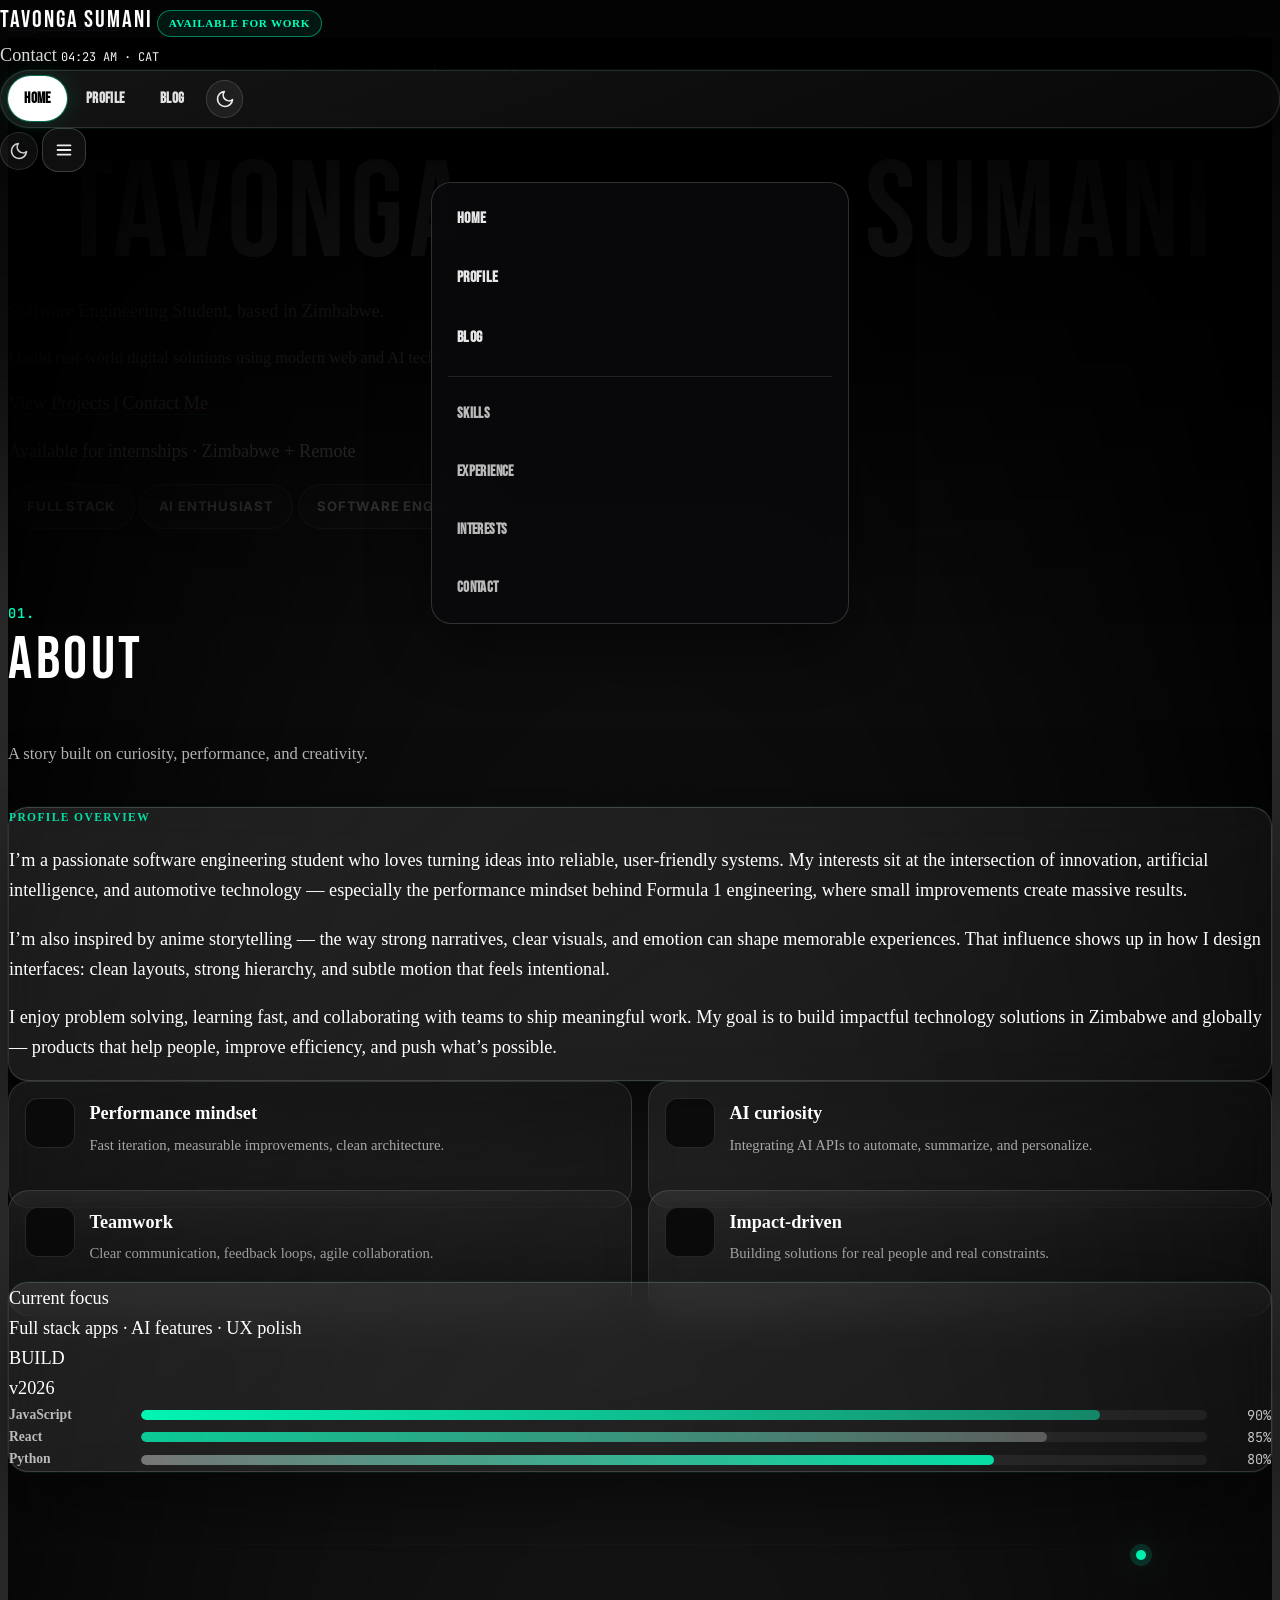
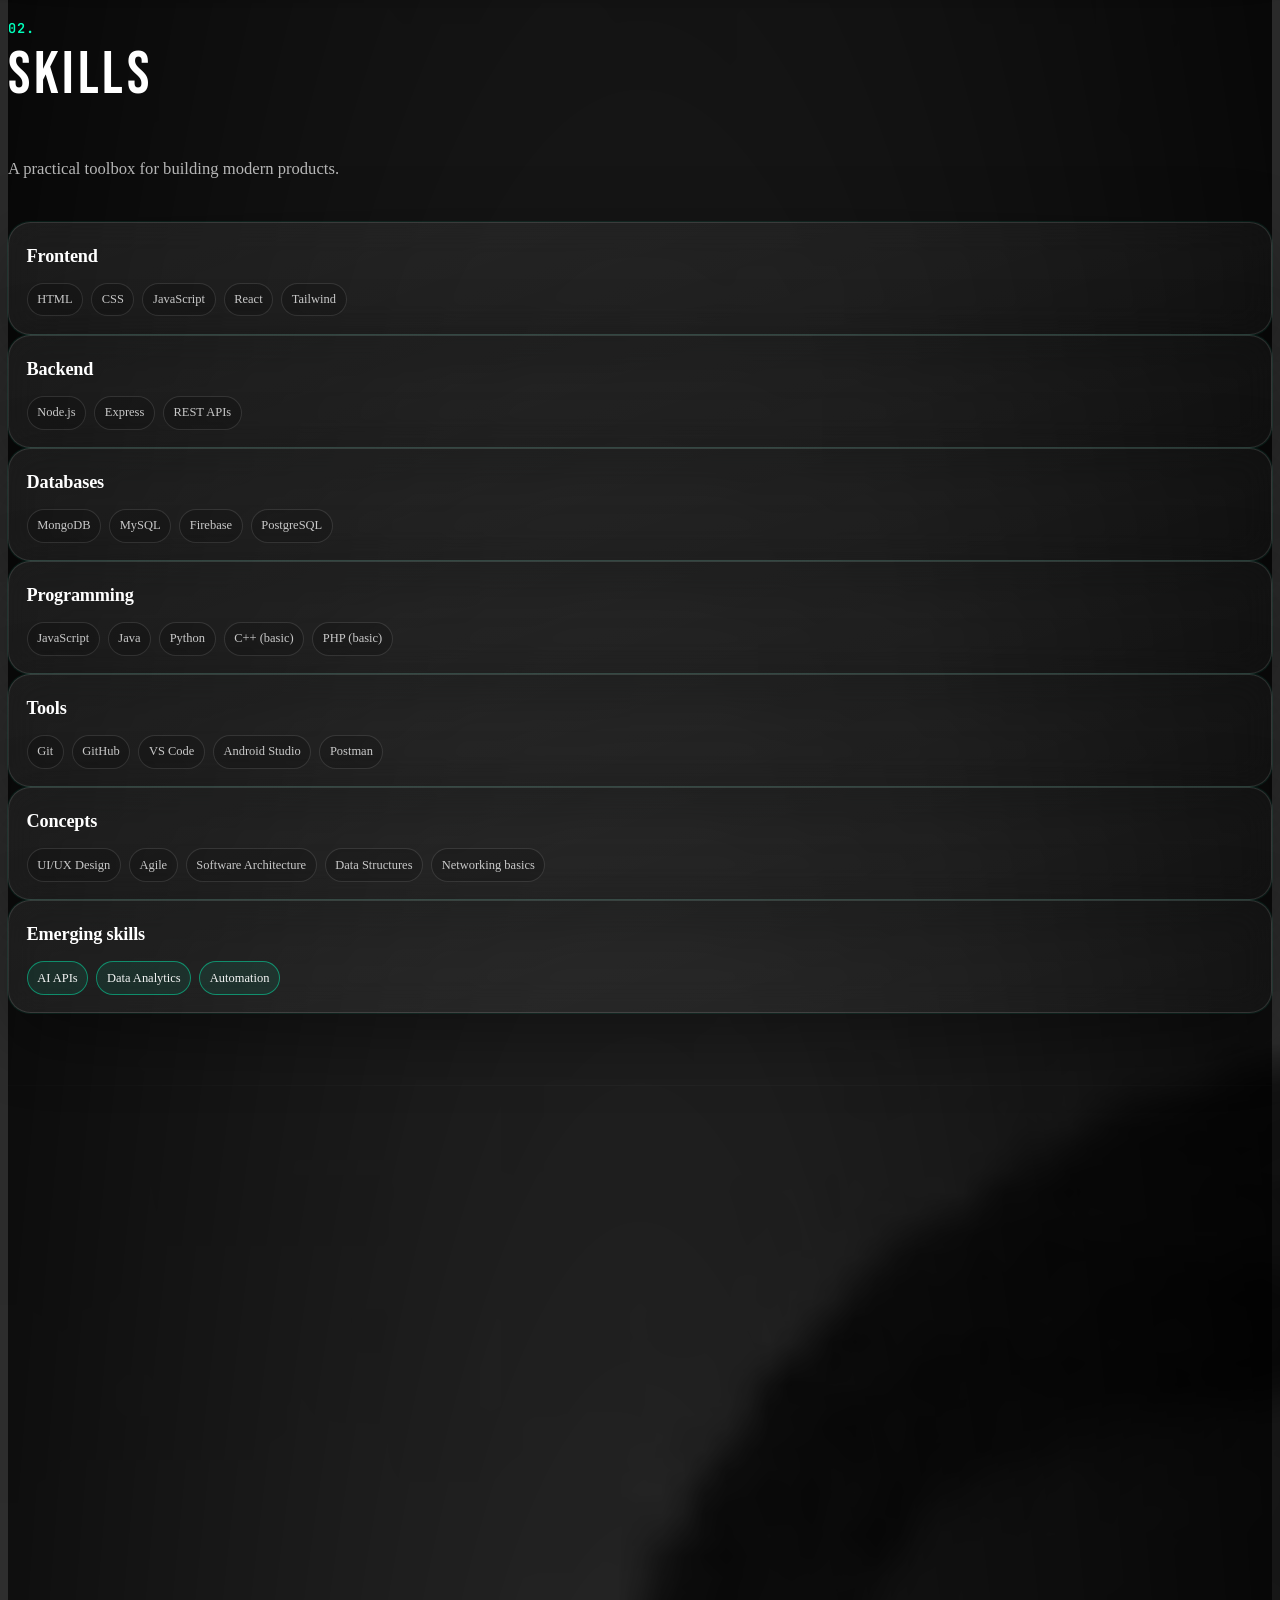
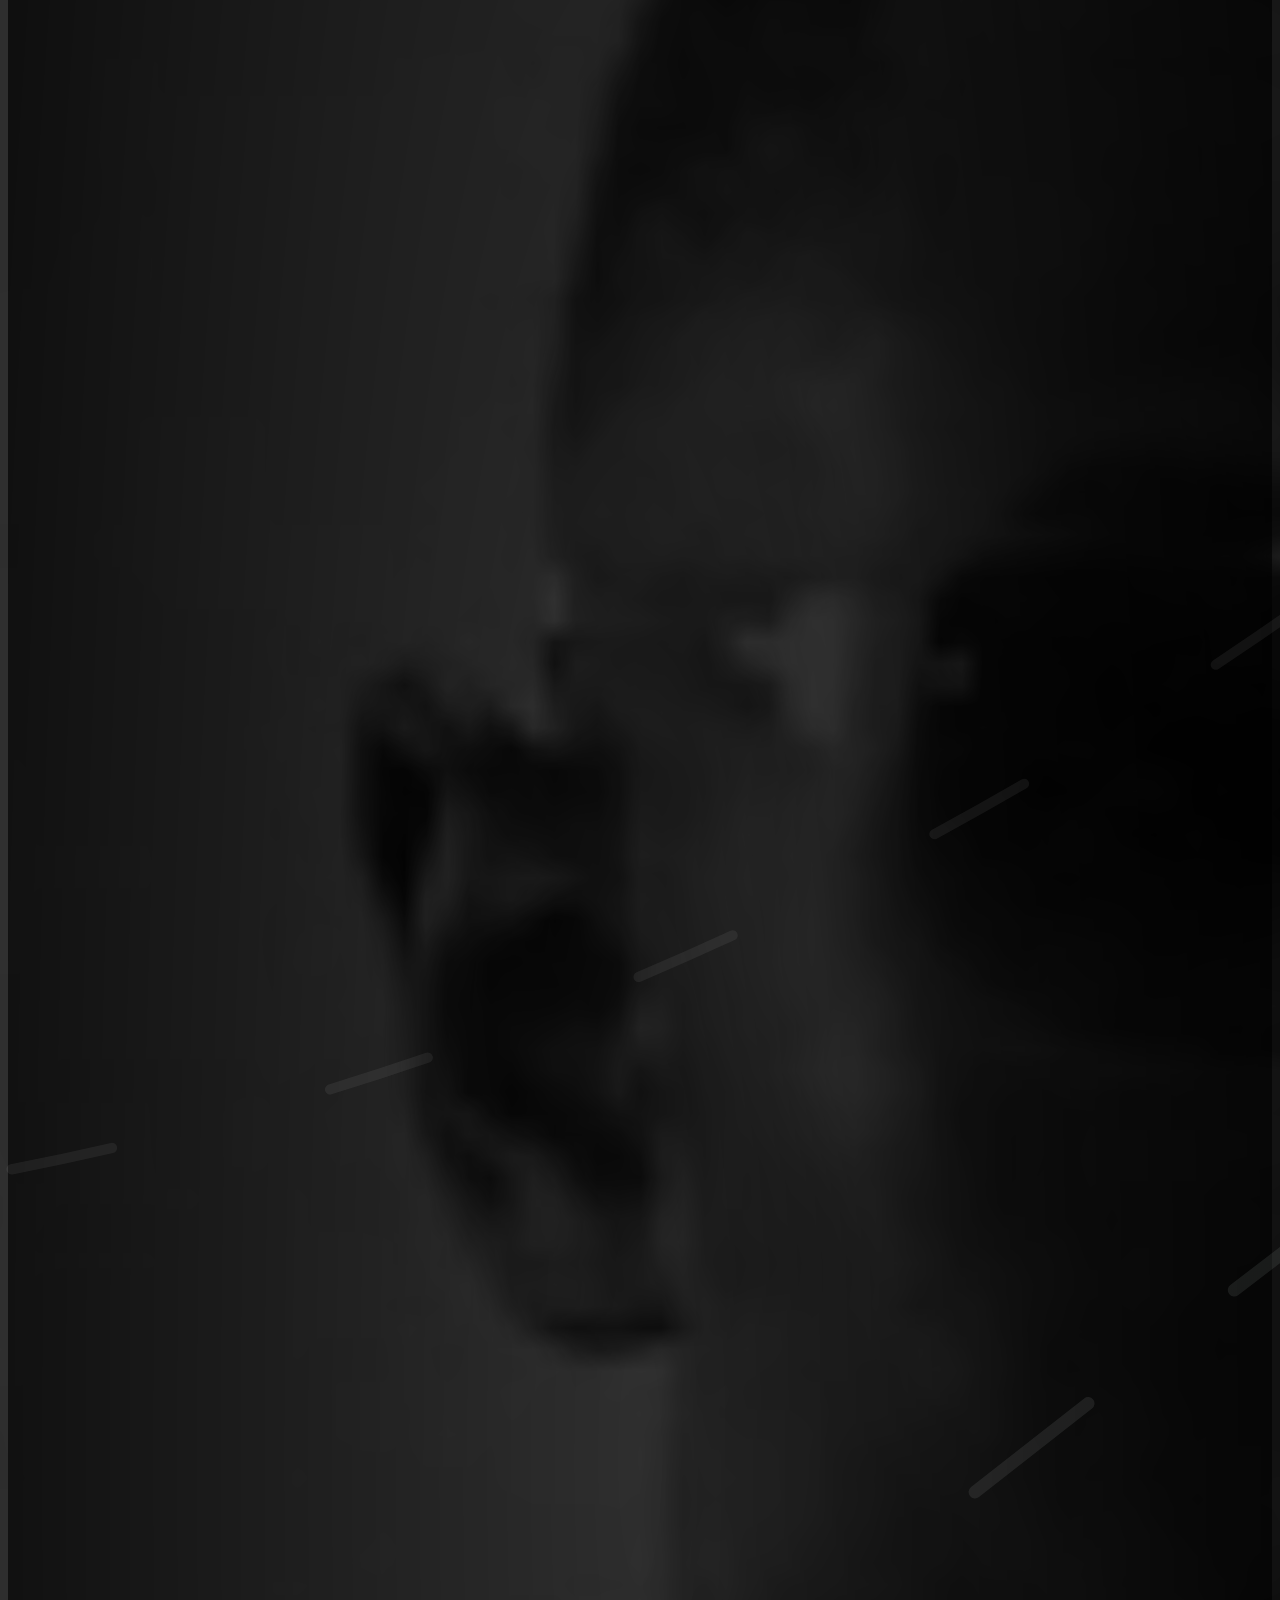
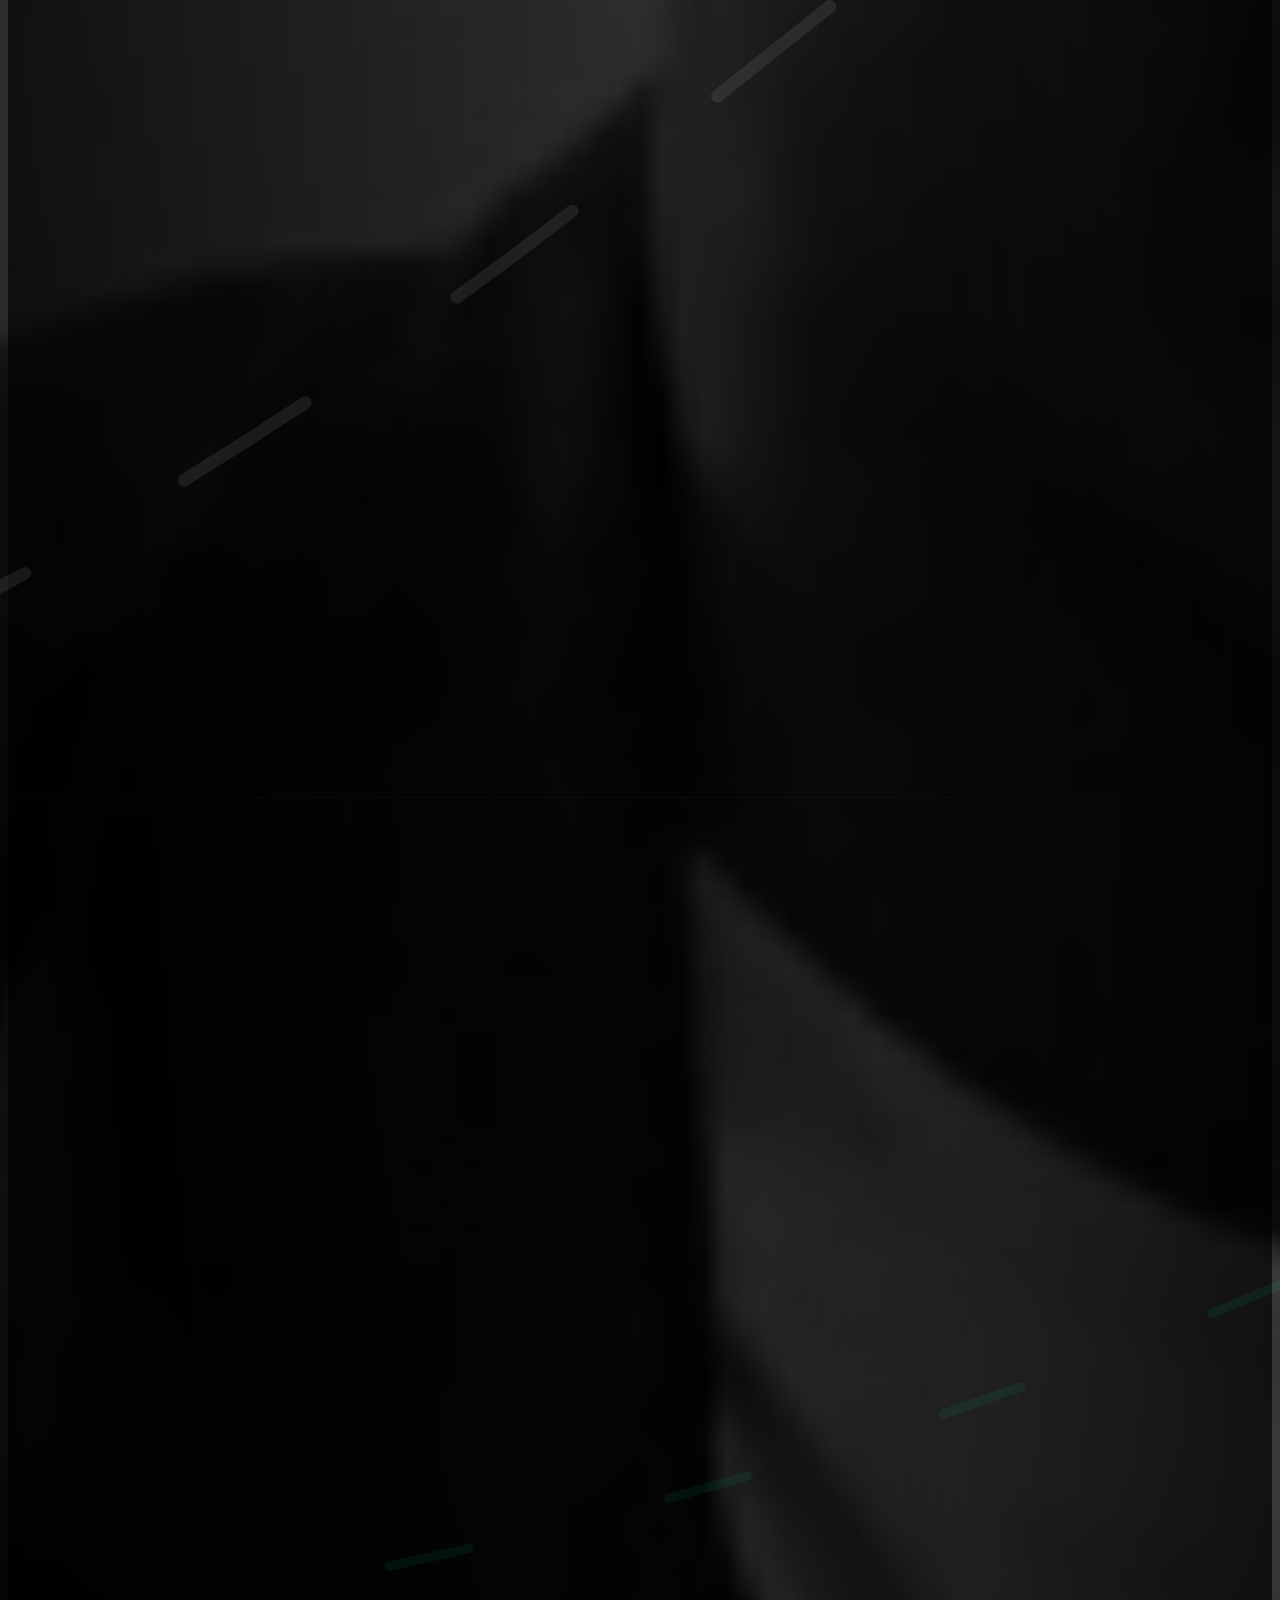
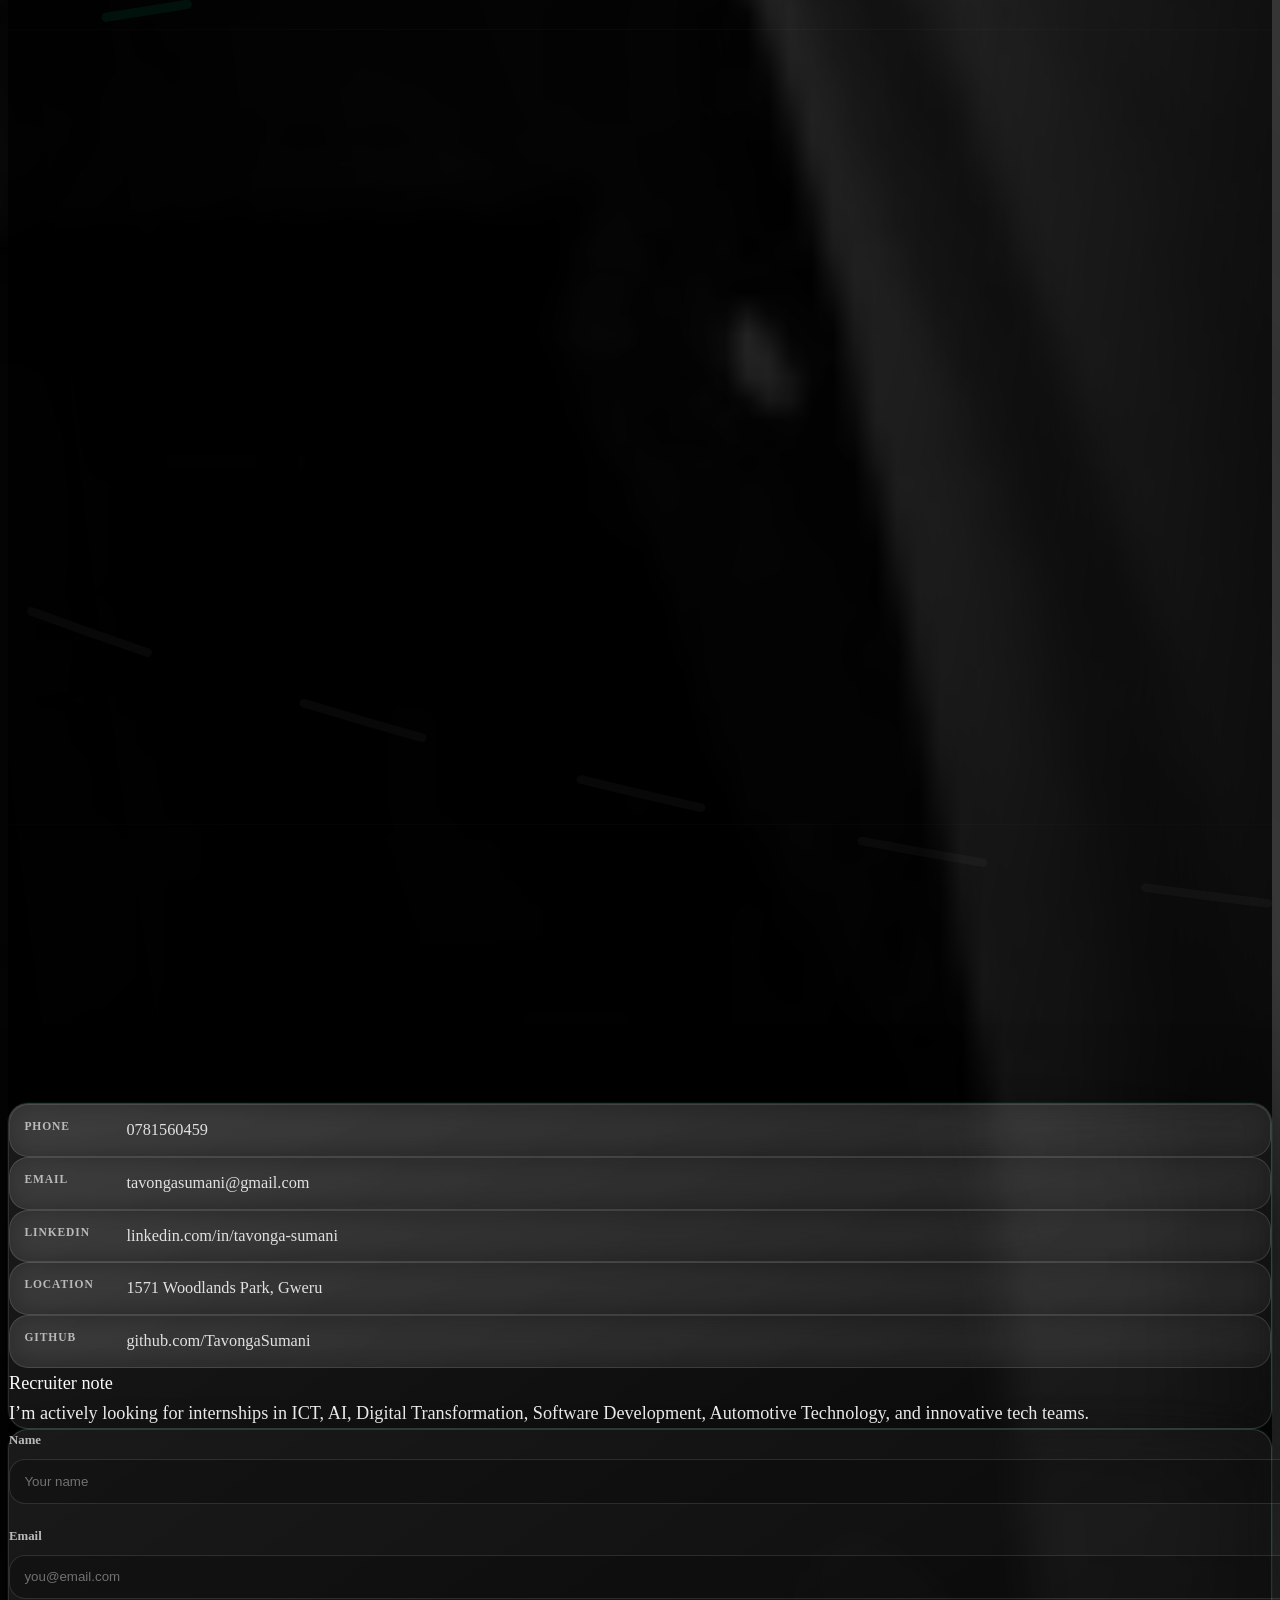
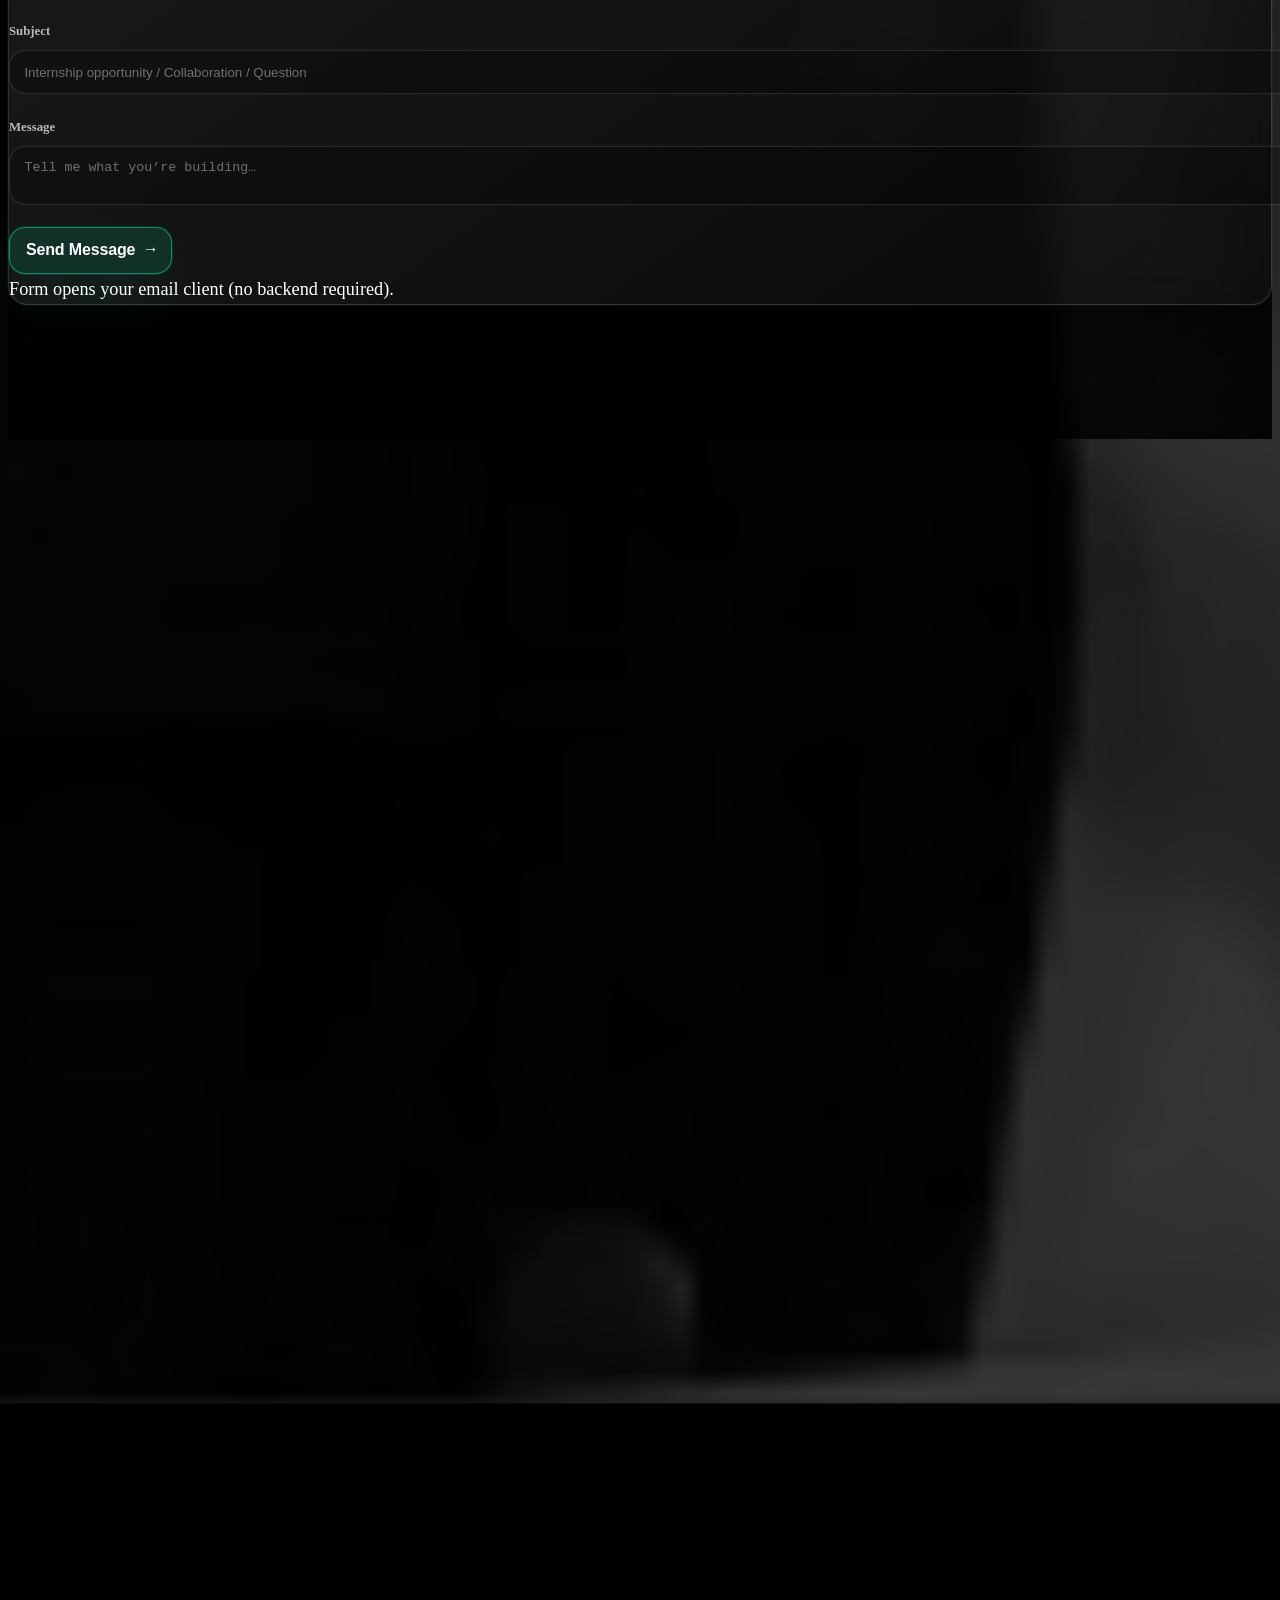
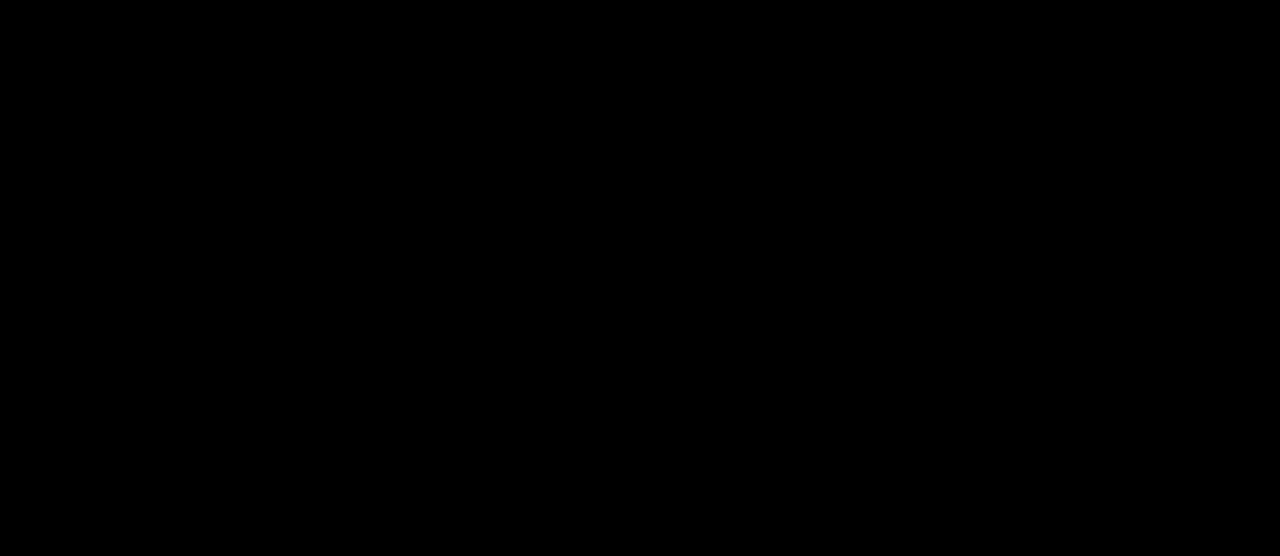
==== tavonga-portfolio/index.html @ 2cc90ff6 "Add files via upload" ====
<!doctype html>
<html lang="en" class="h-full scroll-smooth">
  <head>
    <meta charset="UTF-8" />
    <meta name="viewport" content="width=device-width, initial-scale=1.0" />
    <meta
      name="description"
      content="Tavonga Sumani — Software Engineering Student | Full Stack Developer | AI Enthusiast. Modern portfolio featuring projects, skills, interests, and contact information."
    />
    <meta name="theme-color" content="#000000" />
    <title>Tavonga Sumani | Software Engineer Portfolio</title>

    <link rel="preconnect" href="https://fonts.googleapis.com" />
    <link rel="preconnect" href="https://fonts.gstatic.com" crossorigin />
    <link
      href="https://fonts.googleapis.com/css2?family=Bebas+Neue&family=Inter:wght@300;400;500;600;700;800&family=JetBrains+Mono:wght@400;500;600&display=swap"
      rel="stylesheet"
    />

    <script src="https://cdn.tailwindcss.com"></script>
    <script>
      tailwind.config = {
        theme: {
          extend: {
            fontFamily: {
              sans: ["Inter", "ui-sans-serif", "system-ui", "Segoe UI", "Roboto", "Arial"],
              display: ["Plus Jakarta Sans", "Inter", "ui-sans-serif", "system-ui", "Segoe UI", "Arial"],
              mono: ["JetBrains Mono", "ui-monospace", "SFMono-Regular", "Menlo", "monospace"],
            },
            colors: {
              ink: {
                950: "#05060a",
                900: "#090A12",
                850: "#0b0d16",
                800: "#0e1020",
                700: "#141737",
              },
              neon: {
                blue: "#00FFBB",
                purple: "#00FFBB",
                pink: "#00FFBB",
                lime: "#00FFBB",
              },
            },
            boxShadow: {
              glow: "0 0 0 1px rgba(107, 228, 255, 0.18), 0 0 40px rgba(167, 139, 250, 0.12)",
              glowStrong: "0 0 0 1px rgba(107, 228, 255, 0.24), 0 0 60px rgba(255, 79, 216, 0.14)",
            },
            keyframes: {
              floaty: {
                "0%, 100%": { transform: "translateY(0px)" },
                "50%": { transform: "translateY(-10px)" },
              },
              sweep: {
                "0%": { transform: "translateX(-120%)", opacity: "0" },
                "15%": { opacity: "1" },
                "100%": { transform: "translateX(120%)", opacity: "0" },
              },
              pulseGlow: {
                "0%, 100%": { boxShadow: "0 0 0 1px rgba(107, 228, 255, 0.18), 0 0 40px rgba(167, 139, 250, 0.12)" },
                "50%": { boxShadow: "0 0 0 1px rgba(255, 79, 216, 0.24), 0 0 60px rgba(107, 228, 255, 0.14)" },
              },
              speedIn: {
                "0%": { transform: "translateX(-12px)", opacity: "0" },
                "100%": { transform: "translateX(0px)", opacity: "1" },
              },
            },
            animation: {
              floaty: "floaty 5.5s ease-in-out infinite",
              sweep: "sweep 2.4s ease-in-out infinite",
              pulseGlow: "pulseGlow 3.8s ease-in-out infinite",
              speedIn: "speedIn 700ms cubic-(.2,.8,.2,1) both",
            },
          },
        },
      };
    </script>

    <link rel="stylesheet" href="./styles.css" />
  </head>
  <body class="site-body h-full bg-black text-white antialiased selection:bg-[#00FFBB]/25 selection:text-black">
    <a
      href="#main"
      class="sr-only focus:not-sr-only focus:fixed focus:left-4 focus:top-4 focus:z-[100] focus:rounded-xl focus:bg-ink-800 focus:px-4 focus:py-3 focus:text-white focus:shadow-glow"
      >Skip to content</a
    >

    <!-- Below-hero ambient layers (subtle on black) -->
    <div aria-hidden="true" class="pointer-events-none fixed inset-0 -z-10 overflow-hidden below-hero-bg">
      <div class="bg-grid opacity-20"></div>
      <div class="grain"></div>
    </div>

    <header class="ma-header hero-header">
      <div class="ma-header__bar mx-auto flex w-full max-w-6xl flex-col gap-4 px-4 pt-4 sm:px-6 sm:pt-5">
        <div class="flex w-full flex-wrap items-center justify-between gap-3">
          <div class="flex min-w-0 flex-wrap items-center gap-2 sm:gap-3">
            <a class="ma-brand font-display" href="./index.html">Tavonga Sumani</a>
            <span class="ma-badge">Available for work</span>
          </div>

          <div class="ma-header__actions hidden flex-wrap items-center gap-4 text-sm font-medium md:flex">
            <a class="ma-header__link" href="./contact.html">Contact</a>
            <span class="ma-header__clock text-white/55" id="headerClock" aria-live="polite"></span>
            <nav class="hero-nav-pill font-display flex items-center" aria-label="Primary navigation">
              <a class="hero-nav-link is-active" href="./index.html" data-nav="home">Home</a>
              <a class="hero-nav-link" href="./about.html" data-nav="profile">Profile</a>
              <a class="hero-nav-link" href="./projects.html" data-nav="blog">Blog</a>
              <button type="button" id="themeToggle" class="hero-theme-btn" aria-label="Switch to light theme" title="Toggle theme">
                <svg class="hero-moon" width="20" height="20" viewBox="0 0 24 24" fill="none" aria-hidden="true">
                  <path
                    d="M21 12.79A9 9 0 1 1 11.21 3 7 7 0 0 0 21 12.79Z"
                    stroke="currentColor"
                    stroke-width="2"
                    stroke-linecap="round"
                    stroke-linejoin="round"
                  />
                </svg>
              </button>
            </nav>
          </div>

          <div class="flex items-center gap-2 md:hidden">
            <button type="button" id="themeToggleMobile" class="hero-theme-btn hero-theme-btn--solo" aria-label="Switch to light theme" title="Toggle theme">
              <svg width="20" height="20" viewBox="0 0 24 24" fill="none" aria-hidden="true">
                <path
                  d="M21 12.79A9 9 0 1 1 11.21 3 7 7 0 0 0 21 12.79Z"
                  stroke="currentColor"
                  stroke-width="2"
                  stroke-linecap="round"
                  stroke-linejoin="round"
                />
              </svg>
            </button>
            <button
              type="button"
              id="mobileMenuBtn"
              class="hero-mobile-toggle"
              aria-controls="mobileMenu"
              aria-expanded="false"
              aria-label="Open menu"
            >
              <svg width="22" height="22" viewBox="0 0 24 24" fill="none" aria-hidden="true">
                <path d="M5 7h14M5 12h14M5 17h14" stroke="currentColor" stroke-width="2" stroke-linecap="round" />
              </svg>
            </button>
          </div>
        </div>
      </div>

      <div id="mobileMenu" class="hero-mobile-menu hidden md:hidden" role="navigation" aria-label="Mobile menu">
        <div class="hero-mobile-menu__inner font-display">
          <a class="hero-mobile-link" href="./index.html">Home</a>
          <a class="hero-mobile-link" href="./about.html">Profile</a>
          <a class="hero-mobile-link" href="./projects.html">Blog</a>
          <div class="hero-mobile-divider" role="separator"></div>
          <a class="hero-mobile-link hero-mobile-link--muted" href="./about.html#skills">Skills</a>
          <a class="hero-mobile-link hero-mobile-link--muted" href="./about.html#experience">Experience</a>
          <a class="hero-mobile-link hero-mobile-link--muted" href="./about.html#interests">Interests</a>
          <a class="hero-mobile-link hero-mobile-link--muted" href="./contact.html">Contact</a>
        </div>
      </div>
    </header>

    <main id="main">
      <!-- HERO — minimalist reference layout (#000, fluid lines, glass nav) -->
      <section id="home" class="hero-ref relative min-h-[100dvh] bg-black text-white">
        <div class="hero-parallax-bg" aria-hidden="true"></div>
        <div class="hero-parallax-vignette" aria-hidden="true"></div>
        <span class="hero-astro-dot" aria-hidden="true"></span>

        <svg
          class="hero-flows hero-flows--minimal"
          xmlns="http://www.w3.org/2000/svg"
          viewBox="0 0 1440 900"
          preserveAspectRatio="xMidYMid slice"
          aria-hidden="true"
        >
          <defs>
            <linearGradient id="flowGrad" x1="0%" y1="0%" x2="100%" y2="0%">
              <stop offset="0%" stop-color="#00FFBB" stop-opacity="0.35" />
              <stop offset="50%" stop-color="#ffffff" stop-opacity="0.2" />
              <stop offset="100%" stop-color="#00FFBB" stop-opacity="0.3" />
            </linearGradient>
          </defs>
          <path
            class="hero-flow hero-flow--a"
            fill="none"
            stroke="url(#flowGrad)"
            stroke-width="1.25"
            d="M -120 620 C 180 380, 420 760, 720 520 S 1180 200, 1560 420"
          />
          <path
            class="hero-flow hero-flow--b"
            fill="none"
            stroke="rgba(255,255,255,0.18)"
            stroke-width="1"
            d="M -80 480 C 260 220, 520 640, 820 380 S 1220 120, 1500 300"
          />
          <path
            class="hero-flow hero-flow--c"
            fill="none"
            stroke="rgba(0,255,187,0.22)"
            stroke-width="0.9"
            d="M -100 720 C 300 500, 560 820, 900 560 S 1280 380, 1580 580"
          />
          <path
            class="hero-flow hero-flow--d"
            fill="none"
            stroke="rgba(255,255,255,0.12)"
            stroke-width="0.85"
            d="M 200 -40 C 360 200, 320 480, 520 640 S 980 780, 1320 640"
          />
        </svg>

        <p class="ma-hero-quote hidden max-w-xs text-right text-sm italic leading-relaxed text-white/55 md:absolute md:right-6 md:top-36 md:z-[3] md:block lg:right-10">
          Building calm, fast interfaces — with a bias for clarity and measurable impact.
        </p>

        <div class="hero-ref__inner relative z-[2] flex min-h-[100dvh] flex-col px-4 pb-10 pt-36 sm:px-6 sm:pb-14 sm:pt-40">
          <div class="reveal mx-auto flex w-full max-w-6xl flex-1 flex-col justify-center">
            <p class="ma-hero-stats font-mono text-sm text-[#00FFBB] sm:text-base">
              2020—<span id="heroYear">2026</span> <span class="text-white/35">/</span> Full stack · AI · product thinking
            </p>

            <div class="hero-name-grid font-display mt-6">
              <div class="hero-name-line">
                <span class="hero-name-word">TAVONGA</span>
                <span class="hero-name-word hero-name-word--right">SUMANI</span>
              </div>
            </div>

            <p class="ma-hero-role mt-6 max-w-2xl text-lg font-medium text-white/90 sm:text-xl">
              Software Engineering Student, based in Zimbabwe.
            </p>

            <p class="hero-tagline mt-4 max-w-2xl text-base leading-relaxed text-white/65 sm:text-lg">
              I build real-world digital solutions using modern web and AI technologies.
            </p>

            <div class="hero-cta-row mt-8 flex flex-wrap items-center gap-x-6 gap-y-2 text-sm font-semibold sm:text-base">
              <a class="hero-cta-link" href="./projects.html">View Projects</a>
              <span class="text-white/25" aria-hidden="true">|</span>
              <a class="hero-cta-link" href="./contact.html">Contact Me</a>
            </div>

            <p class="mt-4 text-sm text-white/45">Available for internships · Zimbabwe + Remote</p>
          </div>

          <div class="reveal relative z-[2] mx-auto mt-auto flex w-full max-w-6xl flex-wrap justify-center gap-3 pt-10">
            <span class="hero-skill-pill">Full Stack</span>
            <span class="hero-skill-pill">AI Enthusiast</span>
            <span class="hero-skill-pill">Software Engineer</span>
          </div>
        </div>
      </section>

      <!-- ABOUT -->
      <section id="about" class="section ma-section">
        <div class="mx-auto max-w-6xl px-4 sm:px-6">
          <div class="ma-section__head reveal">
            <span class="ma-section__num">01.</span>
            <h2 class="ma-section__title">ABOUT</h2>
            <p class="section-kicker ma-section__kicker">A story built on curiosity, performance, and creativity.</p>
          </div>
        </div>
        <div class="mx-auto grid max-w-6xl gap-10 px-4 sm:px-6 lg:grid-cols-[0.9fr,1.1fr]">
          <div class="reveal">
            <div class="about-bio glass p-5 sm:p-6">
              <div class="about-bio-label">Profile overview</div>
              <p class="leading-relaxed text-white/80">
                I’m a passionate software engineering student who loves turning ideas into reliable, user-friendly systems.
                My interests sit at the intersection of <span class="text-white">innovation</span>,
                <span class="text-white">artificial intelligence</span>, and <span class="text-white">automotive technology</span> —
                especially the performance mindset behind Formula 1 engineering, where small improvements create massive results.
              </p>
              <p class="mt-4 leading-relaxed text-white/80">
                I’m also inspired by anime storytelling — the way strong narratives, clear visuals, and emotion can shape
                memorable experiences. That influence shows up in how I design interfaces: clean layouts, strong hierarchy,
                and subtle motion that feels intentional.
              </p>
              <p class="mt-4 leading-relaxed text-white/80">
                I enjoy problem solving, learning fast, and collaborating with teams to ship meaningful work. My goal is to build
                impactful technology solutions in <span class="text-white">Zimbabwe</span> and globally — products that help people,
                improve efficiency, and push what’s possible.
              </p>
            </div>
          </div>

          <div class="reveal">
            <div class="feature-grid">
              <div class="feature">
                <div class="feature-icon" aria-hidden="true"><i data-lucide="trending-up"></i></div>
                <div>
                  <div class="feature-title">Performance mindset</div>
                  <div class="feature-text">Fast iteration, measurable improvements, clean architecture.</div>
                </div>
              </div>
              <div class="feature">
                <div class="feature-icon" aria-hidden="true"><i data-lucide="brain"></i></div>
                <div>
                  <div class="feature-title">AI curiosity</div>
                  <div class="feature-text">Integrating AI APIs to automate, summarize, and personalize.</div>
                </div>
              </div>
              <div class="feature">
                <div class="feature-icon" aria-hidden="true"><i data-lucide="users"></i></div>
                <div>
                  <div class="feature-title">Teamwork</div>
                  <div class="feature-text">Clear communication, feedback loops, agile collaboration.</div>
                </div>
              </div>
              <div class="feature">
                <div class="feature-icon" aria-hidden="true"><i data-lucide="target"></i></div>
                <div>
                  <div class="feature-title">Impact-driven</div>
                  <div class="feature-text">Building solutions for real people and real constraints.</div>
                </div>
              </div>
            </div>

            <div class="mt-6 glass p-5 sm:p-6">
              <div class="flex items-center justify-between gap-4">
                <div>
                  <div class="text-sm font-semibold text-white">Current focus</div>
                  <div class="mt-1 text-sm text-white/70">Full stack apps · AI features · UX polish</div>
                </div>
                <div class="rounded-2xl border border-white/10 bg-white/5 px-4 py-3 shadow-glow">
                  <div class="font-mono text-xs text-white/70">BUILD</div>
                  <div class="mt-1 font-mono text-lg font-semibold text-neon-blue">v2026</div>
                </div>
              </div>
              <div class="mt-4 grid gap-2">
                <div class="telemetry">
                  <span class="telemetry-k">JavaScript</span>
                  <span class="telemetry-bar"><span style="width: 90%"></span></span>
                  <span class="telemetry-v">90%</span>
                </div>
                <div class="telemetry">
                  <span class="telemetry-k">React</span>
                  <span class="telemetry-bar"><span class="t2" style="width: 85%"></span></span>
                  <span class="telemetry-v">85%</span>
                </div>
                <div class="telemetry">
                  <span class="telemetry-k">Python</span>
                  <span class="telemetry-bar"><span class="t3" style="width: 80%"></span></span>
                  <span class="telemetry-v">80%</span>
                </div>
              </div>
            </div>
          </div>
        </div>
      </section>

      <!-- SKILLS -->
      <section id="skills" class="section ma-section">
        <div class="mx-auto max-w-6xl px-4 sm:px-6">
          <div class="ma-section__head reveal">
            <span class="ma-section__num">02.</span>
            <h2 class="ma-section__title">SKILLS</h2>
            <p class="section-kicker ma-section__kicker">A practical toolbox for building modern products.</p>
          </div>

          <div class="mt-8 grid gap-4 md:grid-cols-2 xl:grid-cols-3">
            <div class="skill-card reveal">
              <div class="skill-title">Frontend</div>
              <div class="skill-list">
                <span class="chip">HTML</span><span class="chip">CSS</span><span class="chip">JavaScript</span
                ><span class="chip">React</span><span class="chip">Tailwind</span>
              </div>
            </div>
            <div class="skill-card reveal">
              <div class="skill-title">Backend</div>
              <div class="skill-list">
                <span class="chip">Node.js</span><span class="chip">Express</span><span class="chip">REST APIs</span>
              </div>
            </div>
            <div class="skill-card reveal">
              <div class="skill-title">Databases</div>
              <div class="skill-list">
                <span class="chip">MongoDB</span><span class="chip">MySQL</span><span class="chip">Firebase</span
                ><span class="chip">PostgreSQL</span>
              </div>
            </div>
            <div class="skill-card reveal">
              <div class="skill-title">Programming</div>
              <div class="skill-list">
                <span class="chip">JavaScript</span><span class="chip">Java</span><span class="chip">Python</span
                ><span class="chip">C++ (basic)</span><span class="chip">PHP (basic)</span>
              </div>
            </div>
            <div class="skill-card reveal">
              <div class="skill-title">Tools</div>
              <div class="skill-list">
                <span class="chip">Git</span><span class="chip">GitHub</span><span class="chip">VS Code</span
                ><span class="chip">Android Studio</span><span class="chip">Postman</span>
              </div>
            </div>
            <div class="skill-card reveal">
              <div class="skill-title">Concepts</div>
              <div class="skill-list">
                <span class="chip">UI/UX Design</span><span class="chip">Agile</span><span class="chip">Software Architecture</span
                ><span class="chip">Data Structures</span><span class="chip">Networking basics</span>
              </div>
            </div>
            <div class="skill-card reveal md:col-span-2 xl:col-span-3">
              <div class="skill-title">Emerging skills</div>
              <div class="skill-list">
                <span class="chip chip--neon">AI APIs</span><span class="chip chip--neon">Data Analytics</span
                ><span class="chip chip--neon">Automation</span>
              </div>
            </div>
          </div>
        </div>
      </section>

      <!-- PROJECTS -->
      <section id="projects" class="section ma-section">
        <div class="mx-auto max-w-6xl px-4 sm:px-6">
          <div class="ma-section__head reveal">
            <span class="ma-section__num">03.</span>
            <h2 class="ma-section__title">PROJECTS</h2>
            <p class="section-kicker ma-section__kicker">Modern builds with real-world thinking and clean UX.</p>
          </div>

          <div class="mt-8 grid gap-4 lg:grid-cols-2">
            <article class="project reveal">
              <div class="project-media">
                <img src="./assets/draftly.svg" alt="Draftly project preview" loading="lazy" />
              </div>
              <div class="project-body">
                <div class="project-top">
                  <h3 class="project-title">Draftly — Smart AI Note Taking Application</h3>
                  <div class="project-links">
                    <a class="iconbtn" href="https://github.com/TavongaSumani" target="_blank" rel="noreferrer" aria-label="View GitHub">
                      <svg viewBox="0 0 24 24" width="18" height="18" fill="none" aria-hidden="true">
                        <path
                          d="M12 2c5.52 0 10 4.58 10 10.23 0 4.52-2.87 8.35-6.85 9.7-.5.1-.68-.23-.68-.5v-1.78c2.8.62 3.39-1.2 3.39-1.2.46-1.2 1.12-1.52 1.12-1.52.92-.65-.07-.64-.07-.64-1.02.07-1.56 1.06-1.56 1.06-.9 1.57-2.36 1.12-2.94.86-.09-.67-.35-1.12-.63-1.37 2.23-.26 4.58-1.14 4.58-5.1 0-1.13-.39-2.05-1.03-2.77.1-.26.45-1.31-.1-2.73 0 0-.84-.28-2.75 1.06-.8-.23-1.65-.34-2.5-.34-.85 0-1.7.12-2.5.34-1.9-1.34-2.75-1.06-2.75-1.06-.55 1.42-.2 2.47-.1 2.73-.64.72-1.03 1.64-1.03 2.77 0 3.95 2.34 4.84 4.57 5.1-.23.2-.44.55-.52 1.05-.47.22-1.67.62-2.41-.74 0 0-.44-.81-1.27-.87 0 0-.81-.01-.06.52 0 0 .54.26.92 1.23 0 0 .48 1.52 2.79 1v1.82c0 .27-.18.6-.68.5C4.86 20.58 2 16.75 2 12.23 2 6.58 6.48 2 12 2Z"
                          fill="currentColor"
                        />
                      </svg>
                    </a>
                    <a class="btn btn-outline btn-sm" href="#" target="_blank" rel="noreferrer">Live Demo</a>
                  </div>
                </div>
                <p class="project-desc">
                  An AI-powered notes workspace that feels fast and focused — built for students and creators who want clarity and
                  action.
                </p>
                <ul class="project-feats">
                  <li>AI tagging + task detection</li>
                  <li>JWT authentication</li>
                  <li>Export formats (PDF, MD, TXT)</li>
                  <li>Dark mode + responsive UI</li>
                </ul>
                <div class="project-badges">
                  <span class="badge">React</span><span class="badge">Node</span><span class="badge">Express</span
                  ><span class="badge">MongoDB</span><span class="badge badge--neon">AI APIs</span>
                </div>
              </div>
            </article>

            <article class="project reveal">
              <div class="project-media">
                <img src="./assets/zimbuy.svg" alt="ZIMBUY project preview" loading="lazy" />
              </div>
              <div class="project-body">
                <div class="project-top">
                  <h3 class="project-title">ZIMBUY — Marketplace Platform</h3>
                  <div class="project-links">
                    <a class="iconbtn" href="https://github.com/TavongaSumani" target="_blank" rel="noreferrer" aria-label="View GitHub">
                      <svg viewBox="0 0 24 24" width="18" height="18" fill="none" aria-hidden="true">
                        <path
                          d="M12 2c5.52 0 10 4.58 10 10.23 0 4.52-2.87 8.35-6.85 9.7-.5.1-.68-.23-.68-.5v-1.78c2.8.62 3.39-1.2 3.39-1.2.46-1.2 1.12-1.52 1.12-1.52.92-.65-.07-.64-.07-.64-1.02.07-1.56 1.06-1.56 1.06-.9 1.57-2.36 1.12-2.94.86-.09-.67-.35-1.12-.63-1.37 2.23-.26 4.58-1.14 4.58-5.1 0-1.13-.39-2.05-1.03-2.77.1-.26.45-1.31-.1-2.73 0 0-.84-.28-2.75 1.06-.8-.23-1.65-.34-2.5-.34-.85 0-1.7.12-2.5.34-1.9-1.34-2.75-1.06-2.75-1.06-.55 1.42-.2 2.47-.1 2.73-.64.72-1.03 1.64-1.03 2.77 0 3.95 2.34 4.84 4.57 5.1-.23.2-.44.55-.52 1.05-.47.22-1.67.62-2.41-.74 0 0-.44-.81-1.27-.87 0 0-.81-.01-.06.52 0 0 .54.26.92 1.23 0 0 .48 1.52 2.79 1v1.82c0 .27-.18.6-.68.5C4.86 20.58 2 16.75 2 12.23 2 6.58 6.48 2 12 2Z"
                          fill="currentColor"
                        />
                      </svg>
                    </a>
                    <a class="btn btn-outline btn-sm" href="#" target="_blank" rel="noreferrer">Live Demo</a>
                  </div>
                </div>
                <p class="project-desc">
                  A Zimbabwe-first marketplace concept with scalable product architecture and a clear path to payments, messaging,
                  and trust features.
                </p>
                <ul class="project-feats">
                  <li>Buyer–seller system</li>
                  <li>Product catalog</li>
                  <li>Messaging concept + payments idea</li>
                  <li>Scalable system vision</li>
                </ul>
                <div class="project-badges">
                  <span class="badge">React</span><span class="badge">REST APIs</span><span class="badge">Firebase</span
                  ><span class="badge">UI/UX</span>
                </div>
              </div>
            </article>

            <article class="project reveal">
              <div class="project-media">
                <img src="./assets/ecommerce.svg" alt="E-commerce project preview" loading="lazy" />
              </div>
              <div class="project-body">
                <div class="project-top">
                  <h3 class="project-title">E-commerce Web Application</h3>
                  <div class="project-links">
                    <a class="iconbtn" href="https://github.com/TavongaSumani" target="_blank" rel="noreferrer" aria-label="View GitHub">
                      <svg viewBox="0 0 24 24" width="18" height="18" fill="none" aria-hidden="true">
                        <path
                          d="M12 2c5.52 0 10 4.58 10 10.23 0 4.52-2.87 8.35-6.85 9.7-.5.1-.68-.23-.68-.5v-1.78c2.8.62 3.39-1.2 3.39-1.2.46-1.2 1.12-1.52 1.12-1.52.92-.65-.07-.64-.07-.64-1.02.07-1.56 1.06-1.56 1.06-.9 1.57-2.36 1.12-2.94.86-.09-.67-.35-1.12-.63-1.37 2.23-.26 4.58-1.14 4.58-5.1 0-1.13-.39-2.05-1.03-2.77.1-.26.45-1.31-.1-2.73 0 0-.84-.28-2.75 1.06-.8-.23-1.65-.34-2.5-.34-.85 0-1.7.12-2.5.34-1.9-1.34-2.75-1.06-2.75-1.06-.55 1.42-.2 2.47-.1 2.73-.64.72-1.03 1.64-1.03 2.77 0 3.95 2.34 4.84 4.57 5.1-.23.2-.44.55-.52 1.05-.47.22-1.67.62-2.41-.74 0 0-.44-.81-1.27-.87 0 0-.81-.01-.06.52 0 0 .54.26.92 1.23 0 0 .48 1.52 2.79 1v1.82c0 .27-.18.6-.68.5C4.86 20.58 2 16.75 2 12.23 2 6.58 6.48 2 12 2Z"
                          fill="currentColor"
                        />
                      </svg>
                    </a>
                    <a class="btn btn-outline btn-sm" href="#" target="_blank" rel="noreferrer">Live Demo</a>
                  </div>
                </div>
                <p class="project-desc">
                  A complete shopping experience with authentication, cart flow, and product management — designed with clean
                  layout and fast interactions.
                </p>
                <ul class="project-feats">
                  <li>Authentication</li>
                  <li>Shopping cart</li>
                  <li>Product management</li>
                </ul>
                <div class="project-badges">
                  <span class="badge">React</span><span class="badge">Node</span><span class="badge">PostgreSQL</span>
                </div>
              </div>
            </article>

            <article class="project reveal">
              <div class="project-media">
                <img src="./assets/f1.svg" alt="Formula 1 telemetry dashboard preview" loading="lazy" />
              </div>
              <div class="project-body">
                <div class="project-top">
                  <h3 class="project-title">Formula 1 Telemetry Dashboard Simulation (Concept)</h3>
                  <div class="project-links">
                    <a class="iconbtn" href="https://github.com/TavongaSumani" target="_blank" rel="noreferrer" aria-label="View GitHub">
                      <svg viewBox="0 0 24 24" width="18" height="18" fill="none" aria-hidden="true">
                        <path
                          d="M12 2c5.52 0 10 4.58 10 10.23 0 4.52-2.87 8.35-6.85 9.7-.5.1-.68-.23-.68-.5v-1.78c2.8.62 3.39-1.2 3.39-1.2.46-1.2 1.12-1.52 1.12-1.52.92-.65-.07-.64-.07-.64-1.02.07-1.56 1.06-1.56 1.06-.9 1.57-2.36 1.12-2.94.86-.09-.67-.35-1.12-.63-1.37 2.23-.26 4.58-1.14 4.58-5.1 0-1.13-.39-2.05-1.03-2.77.1-.26.45-1.31-.1-2.73 0 0-.84-.28-2.75 1.06-.8-.23-1.65-.34-2.5-.34-.85 0-1.7.12-2.5.34-1.9-1.34-2.75-1.06-2.75-1.06-.55 1.42-.2 2.47-.1 2.73-.64.72-1.03 1.64-1.03 2.77 0 3.95 2.34 4.84 4.57 5.1-.23.2-.44.55-.52 1.05-.47.22-1.67.62-2.41-.74 0 0-.44-.81-1.27-.87 0 0-.81-.01-.06.52 0 0 .54.26.92 1.23 0 0 .48 1.52 2.79 1v1.82c0 .27-.18.6-.68.5C4.86 20.58 2 16.75 2 12.23 2 6.58 6.48 2 12 2Z"
                          fill="currentColor"
                        />
                      </svg>
                    </a>
                    <a class="btn btn-outline btn-sm" href="#" target="_blank" rel="noreferrer">Live Demo</a>
                  </div>
                </div>
                <p class="project-desc">
                  A racing dashboard UI concept focused on clarity and speed — built like a performance engineer’s interface.
                </p>
                <ul class="project-feats">
                  <li>Lap analytics charts (UI)</li>
                  <li>Performance comparison layout</li>
                  <li>Racing dashboard theme</li>
                </ul>
                <div class="project-badges">
                  <span class="badge">Data Viz</span><span class="badge">UI/UX</span><span class="badge badge--neon">Performance</span>
                </div>
              </div>
            </article>

            <article class="project reveal">
              <div class="project-media">
                <img src="./assets/future-ai.svg" alt="Future AI project preview" loading="lazy" />
              </div>
              <div class="project-body">
                <div class="project-top">
                  <h3 class="project-title">Future AI Project Placeholder</h3>
                  <div class="project-links">
                    <a class="iconbtn" href="https://github.com/TavongaSumani" target="_blank" rel="noreferrer" aria-label="View GitHub">
                      <svg viewBox="0 0 24 24" width="18" height="18" fill="none" aria-hidden="true">
                        <path
                          d="M12 2c5.52 0 10 4.58 10 10.23 0 4.52-2.87 8.35-6.85 9.7-.5.1-.68-.23-.68-.5v-1.78c2.8.62 3.39-1.2 3.39-1.2.46-1.2 1.12-1.52 1.12-1.52.92-.65-.07-.64-.07-.64-1.02.07-1.56 1.06-1.56 1.06-.9 1.57-2.36 1.12-2.94.86-.09-.67-.35-1.12-.63-1.37 2.23-.26 4.58-1.14 4.58-5.1 0-1.13-.39-2.05-1.03-2.77.1-.26.45-1.31-.1-2.73 0 0-.84-.28-2.75 1.06-.8-.23-1.65-.34-2.5-.34-.85 0-1.7.12-2.5.34-1.9-1.34-2.75-1.06-2.75-1.06-.55 1.42-.2 2.47-.1 2.73-.64.72-1.03 1.64-1.03 2.77 0 3.95 2.34 4.84 4.57 5.1-.23.2-.44.55-.52 1.05-.47.22-1.67.62-2.41-.74 0 0-.44-.81-1.27-.87 0 0-.81-.01-.06.52 0 0 .54.26.92 1.23 0 0 .48 1.52 2.79 1v1.82c0 .27-.18.6-.68.5C4.86 20.58 2 16.75 2 12.23 2 6.58 6.48 2 12 2Z"
                          fill="currentColor"
                        />
                      </svg>
                    </a>
                    <a class="btn btn-outline btn-sm" href="#" target="_blank" rel="noreferrer">Live Demo</a>
                  </div>
                </div>
                <p class="project-desc">
                  A space reserved for the next AI build — think chatbot, summarizer, or smart assistant tailored to real needs.
                </p>
                <ul class="project-feats">
                  <li>Chatbot</li>
                  <li>Summarizer</li>
                  <li>Smart assistant workflows</li>
                </ul>
                <div class="project-badges">
                  <span class="badge badge--neon">AI</span><span class="badge">Automation</span><span class="badge">Analytics</span>
                </div>
              </div>
            </article>
          </div>

          <div class="reveal mt-8 glass p-5 sm:p-6">
            <div class="flex flex-col gap-3 sm:flex-row sm:items-center sm:justify-between">
              <div>
                <div class="text-sm font-semibold text-white">Want to see more?</div>
                <div class="mt-1 text-sm text-white/70">
                  I can share additional coursework, prototypes, and GitHub repositories on request.
                </div>
              </div>
              <a class="btn btn-primary" href="./contact.html"><span>Let’s connect</span><span class="btn-arrow" aria-hidden="true">→</span></a>
            </div>
          </div>
        </div>
      </section>

      <!-- EXPERIENCE -->
      <section id="experience" class="section ma-section">
        <div class="mx-auto max-w-6xl px-4 sm:px-6">
          <div class="ma-section__head reveal">
            <span class="ma-section__num">04.</span>
            <h2 class="ma-section__title">EXPERIENCE</h2>
            <p class="section-kicker ma-section__kicker">Real work, real users, real iteration.</p>
          </div>

          <div class="mt-8 grid gap-4 lg:grid-cols-2">
            <div class="glass reveal p-5 sm:p-6">
              <div class="flex items-start justify-between gap-4">
                <div>
                  <div class="text-sm font-semibold text-white">Developer · Sumani Web Solutions</div>
                  <div class="mt-1 text-sm text-white/70">Responsive websites for local businesses</div>
                </div>
                <div class="rounded-2xl border border-white/10 bg-white/5 px-4 py-2 text-xs text-white/70">Freelance</div>
              </div>
              <ul class="mt-4 list-disc space-y-2 pl-5 text-sm text-white/80">
                <li>Built clean, mobile-first websites with modern layouts and performance-focused UI.</li>
                <li>Learned real-world workflows: scoping, iteration, feedback, and deploying updates.</li>
                <li>Improved communication skills by translating business goals into practical features.</li>
              </ul>
            </div>

            <div class="glass reveal p-5 sm:p-6">
              <div class="text-sm font-semibold text-white">How I work</div>
              <div class="mt-3 grid gap-3">
                <div class="work-row">
                  <span class="work-k">Plan</span>
                  <span class="work-v">Understand the problem and define outcomes</span>
                </div>
                <div class="work-row">
                  <span class="work-k">Build</span>
                  <span class="work-v">Ship incrementally, keep UX clean</span>
                </div>
                <div class="work-row">
                  <span class="work-k">Measure</span>
                  <span class="work-v">Performance, reliability, usability</span>
                </div>
                <div class="work-row">
                  <span class="work-k">Improve</span>
                  <span class="work-v">Iterate like a racing engineer</span>
                </div>
              </div>
            </div>
          </div>
        </div>
      </section>

      <!-- INTERESTS -->
      <section id="interests" class="section ma-section">
        <div class="mx-auto max-w-6xl px-4 sm:px-6">
          <div class="ma-section__head reveal">
            <span class="ma-section__num">05.</span>
            <h2 class="ma-section__title">INTERESTS</h2>
            <p class="section-kicker ma-section__kicker">The ideas that power my motivation and creativity.</p>
          </div>

          <div class="interests-grid mt-8 grid gap-4 sm:grid-cols-2 lg:grid-cols-4">
            <div class="interest reveal">
              <div class="interest-top">
                <div class="interest-ico" aria-hidden="true"><i data-lucide="brain"></i></div>
                <div class="interest-title">Artificial Intelligence Innovation</div>
              </div>
              <div class="interest-text">Exploring AI-assisted workflows, smart products, and automation.</div>
            </div>
            <div class="interest reveal">
              <div class="interest-top">
                <div class="interest-ico" aria-hidden="true"><i data-lucide="zap"></i></div>
                <div class="interest-title">Electric Vehicles & Automotive Technology</div>
              </div>
              <div class="interest-text">Future mobility, efficiency, and software-defined vehicles.</div>
            </div>
            <div class="interest reveal">
              <div class="interest-top">
                <div class="interest-ico" aria-hidden="true"><i data-lucide="gauge"></i></div>
                <div class="interest-title">Formula 1 Strategy & Engineering</div>
              </div>
              <div class="interest-text">Telemetry, data-driven decisions, performance systems.</div>
            </div>
            <div class="interest reveal">
              <div class="interest-top">
                <div class="interest-ico" aria-hidden="true"><i data-lucide="palette"></i></div>
                <div class="interest-title">Anime Storytelling & Creative Design</div>
              </div>
              <div class="interest-text">Strong visuals, mood, and narrative-inspired UI.</div>
            </div>
          </div>
        </div>
      </section>

      <!-- CONTACT -->
      <section id="contact" class="section ma-section">
        <div class="mx-auto max-w-6xl px-4 sm:px-6">
          <div class="ma-section__head reveal">
            <span class="ma-section__num">06.</span>
            <h2 class="ma-section__title">CONTACT</h2>
            <p class="section-kicker ma-section__kicker">Let’s talk internships, ideas, or a project collaboration.</p>
          </div>

          <div class="mt-8 grid gap-4 lg:grid-cols-[0.9fr,1.1fr]">
            <div class="glass reveal p-5 sm:p-6">
              <div class="grid gap-3 text-sm text-white/80">
                <div class="contact-row">
                  <span class="contact-k">Phone</span>
                  <a class="contact-v" href="tel:+263781560459">0781560459</a>
                </div>
                <div class="contact-row">
                  <span class="contact-k">Email</span>
                  <a class="contact-v" href="mailto:tavongasumani@gmail.com">tavongasumani@gmail.com</a>
                </div>
                <div class="contact-row">
                  <span class="contact-k">LinkedIn</span>
                  <a class="contact-v" href="https://www.linkedin.com/in/tavonga-sumani" target="_blank" rel="noreferrer">linkedin.com/in/tavonga-sumani</a>
                </div>
                <div class="contact-row">
                  <span class="contact-k">Location</span>
                  <span class="contact-v">1571 Woodlands Park, Gweru</span>
                </div>
                <div class="contact-row">
                  <span class="contact-k">GitHub</span>
                  <a class="contact-v" href="https://github.com/TavongaSumani" target="_blank" rel="noreferrer">github.com/TavongaSumani</a>
                </div>
              </div>

              <div class="mt-6 rounded-2xl border border-white/10 bg-white/5 p-4">
                <div class="text-xs font-semibold text-white/70">Recruiter note</div>
                <div class="mt-2 text-sm text-white/80">
                  I’m actively looking for internships in ICT, AI, Digital Transformation, Software Development, Automotive Technology,
                  and innovative tech teams.
                </div>
              </div>
            </div>

            <div class="glass reveal p-5 sm:p-6">
              <form id="contactForm" class="grid gap-4" novalidate>
                <div class="grid gap-4 sm:grid-cols-2">
                  <label class="field">
                    <span class="field-label">Name</span>
                    <input class="input" name="name" autocomplete="name" required placeholder="Your name" />
                    <span class="field-error" data-error-for="name"></span>
                  </label>
                  <label class="field">
                    <span class="field-label">Email</span>
                    <input class="input" name="email" type="email" autocomplete="email" required placeholder="you@email.com" />
                    <span class="field-error" data-error-for="email"></span>
                  </label>
                </div>
                <label class="field">
                  <span class="field-label">Subject</span>
                  <input class="input" name="subject" required placeholder="Internship opportunity / Collaboration / Question" />
                  <span class="field-error" data-error-for="subject"></span>
                </label>
                <label class="field">
                  <span class="field-label">Message</span>
                  <textarea class="input min-h-[140px] resize-y" name="message" required placeholder="Tell me what you’re building…"></textarea>
                  <span class="field-error" data-error-for="message"></span>
                </label>

                <div class="flex flex-col gap-3 sm:flex-row sm:items-center sm:justify-between">
                  <button class="btn btn-primary" type="submit">
                    <span>Send Message</span>
                    <span class="btn-arrow" aria-hidden="true">→</span>
                  </button>
                  <div class="text-xs text-white/60">
                    Form opens your email client (no backend required).
                  </div>
                </div>
              </form>
            </div>
          </div>
        </div>
      </section>
    </main>

    <footer id="siteFooter" class="border-t border-white/5 bg-ink-900/40 parallax-footer">
      <div class="mx-auto flex max-w-6xl flex-col gap-4 px-4 py-10 text-sm text-white/60 sm:px-6 sm:flex-row sm:items-center sm:justify-between">
        <div>© <span id="year"></span> Tavonga Sumani. Built with performance + taste.</div>
        <div class="flex flex-wrap items-center gap-2">
          <a class="footerlink" href="./index.html">Top</a>
          <span class="text-white/20">/</span>
          <a class="footerlink" href="./projects.html">Projects</a>
          <span class="text-white/20">/</span>
          <a class="footerlink" href="./contact.html">Contact</a>
        </div>
      </div>
    </footer>

    <script src="https://unpkg.com/lucide@latest"></script>
    <script src="./main.js"></script>
  </body>
</html>
---- tavonga-portfolio/styles.css ----
/* Prefer OS settings, keep motion subtle */
@media (prefers-reduced-motion: reduce) {
  * {
    animation-duration: 0.001ms !important;
    animation-iteration-count: 1 !important;
    transition-duration: 0.001ms !important;
    scroll-behavior: auto !important;
  }
}

:root {
  --ink-900: #000000;
  --ink-soft: #0a0a0a;
  --paper: #ffffff;
  --paper-dim: rgba(255, 255, 255, 0.65);
  --accent: #00ffbb;
  --glass: rgba(255, 255, 255, 0.08);
  --stroke: rgba(255, 255, 255, 0.18);
  --stroke2: rgba(255, 255, 255, 0.1);
  --blue: #00ffbb;
  --purple: #00ffbb;
  --pink: #00ffbb;
  --lime: #00ffbb;
}

.site-body {
  overflow-x: hidden;
  background: #000000;
  color: var(--paper);
  font-size: clamp(16px, 0.98rem + 0.2vw, 19px);
  line-height: 1.65;
}

.font-display {
  font-family: "Bebas Neue", "Inter", system-ui, sans-serif !important;
  letter-spacing: 0.02em;
}

/* Background layers */
.bg-grid {
  position: absolute;
  inset: -2px;
  background-image: linear-gradient(to right, rgba(255, 255, 255, 0.05) 1px, transparent 1px),
    linear-gradient(to bottom, rgba(255, 255, 255, 0.04) 1px, transparent 1px);
  background-size: 72px 72px;
  opacity: 0.35;
  mask-image: radial-gradient(circle at 50% 10%, rgba(0, 0, 0, 1), rgba(0, 0, 0, 0));
}

.bg-radial {
  position: absolute;
  inset: -20%;
  background: radial-gradient(700px circle at 20% 0%, rgba(167, 139, 250, 0.28), transparent 60%),
    radial-gradient(600px circle at 80% 20%, rgba(107, 228, 255, 0.22), transparent 55%),
    radial-gradient(700px circle at 65% 90%, rgba(255, 79, 216, 0.12), transparent 60%);
  filter: blur(8px);
  opacity: 0.9;
}

.speedlines {
  position: absolute;
  inset: 0;
  background: repeating-linear-gradient(
    115deg,
    rgba(107, 228, 255, 0.08) 0px,
    rgba(107, 228, 255, 0.08) 1px,
    transparent 1px,
    transparent 18px
  );
  opacity: 0.18;
  transform: translateZ(0);
  animation: speedDrift 10s linear infinite;
  mask-image: radial-gradient(circle at 50% 35%, rgba(0, 0, 0, 0.9), rgba(0, 0, 0, 0));
}

@keyframes speedDrift {
  0% {
    background-position: 0px 0px;
  }
  100% {
    background-position: 600px 420px;
  }
}

.grain {
  position: absolute;
  inset: 0;
  background-image: url("data:image/svg+xml,%3Csvg xmlns='http://www.w3.org/2000/svg' width='220' height='220'%3E%3Cfilter id='n'%3E%3CfeTurbulence type='fractalNoise' baseFrequency='.65' numOctaves='2' stitchTiles='stitch'/%3E%3C/filter%3E%3Crect width='220' height='220' filter='url(%23n)' opacity='.35'/%3E%3C/svg%3E");
  opacity: 0.06;
  mix-blend-mode: overlay;
}

/* Small scanning line (anime HUD vibe) */
.scanline {
  display: block;
  height: 110%;
  width: 55%;
  background: linear-gradient(180deg, transparent, rgba(107, 228, 255, 0.25), transparent);
  transform: translateX(-120%);
  animation: sweep 2.6s ease-in-out infinite;
  opacity: 0.7;
}

/* Reusable components */
.navlink {
  display: inline-flex;
  align-items: center;
  gap: 0.5rem;
  border-radius: 0.9rem;
  padding: 0.55rem 0.75rem;
  font-size: 0.875rem;
  font-weight: 600;
  color: rgba(255, 255, 255, 0.7);
  transition: transform 160ms ease, background 160ms ease, color 160ms ease, border 160ms ease;
}
.navlink:hover {
  color: white;
  background: rgba(255, 255, 255, 0.06);
  transform: translateY(-1px);
}
.navlink--mobile {
  padding: 0.75rem 0.9rem;
  background: rgba(255, 255, 255, 0.03);
  border: 1px solid rgba(255, 255, 255, 0.06);
}

.section {
  padding: 72px 0;
}
/* Fixed header + anchor links */
section[id]:not(#home) {
  scroll-margin-top: 6.5rem;
}
.section-title {
  font-family: "Bebas Neue", Impact, sans-serif;
  font-size: clamp(2rem, 4vw, 2.85rem);
  font-weight: 400;
  letter-spacing: 0.06em;
  color: #ffffff;
  line-height: 1.05;
}
.section-kicker {
  margin-top: 0.5rem;
  color: rgba(255, 255, 255, 0.65);
  max-width: 60ch;
  font-size: 1.04rem;
}

.ma-section {
  border-top: 1px solid rgba(255, 255, 255, 0.06);
}

.ma-section__head {
  margin-bottom: 2.5rem;
}

.ma-section__num {
  display: block;
  font-family: "JetBrains Mono", ui-monospace, monospace;
  font-size: 0.85rem;
  font-weight: 600;
  color: var(--accent);
  letter-spacing: 0.08em;
}

.ma-section__title {
  margin-top: 0.35rem;
  font-family: "Bebas Neue", Impact, sans-serif;
  font-size: clamp(2.5rem, 5vw, 3.75rem);
  font-weight: 400;
  letter-spacing: 0.06em;
  color: #ffffff;
  line-height: 1;
}

.ma-section__kicker {
  margin-top: 0.75rem;
  color: rgba(255, 255, 255, 0.58);
}

.glass {
  background: linear-gradient(145deg, rgba(255, 255, 255, 0.1), rgba(255, 255, 255, 0.04));
  border: 1px solid rgba(255, 255, 255, 0.14);
  border-radius: 1.25rem;
  box-shadow: 0 0 0 1px rgba(0, 255, 187, 0.06), 0 28px 90px rgba(0, 0, 0, 0.55);
  backdrop-filter: blur(18px) saturate(140%);
  -webkit-backdrop-filter: blur(18px) saturate(140%);
}

.about-bio {
  border-top: 1px solid rgba(255, 255, 255, 0.18);
}

.about-bio-label {
  margin-bottom: 0.85rem;
  font-size: 0.72rem;
  font-weight: 800;
  letter-spacing: 0.12em;
  text-transform: uppercase;
  color: rgba(0, 255, 187, 0.85);
}

.btn {
  display: inline-flex;
  align-items: center;
  justify-content: center;
  gap: 0.65rem;
  border-radius: 1rem;
  padding: 0.85rem 1rem;
  font-size: 1rem;
  font-weight: 700;
  letter-spacing: -0.01em;
  transition: transform 160ms ease, background 160ms ease, border 160ms ease, box-shadow 160ms ease;
  user-select: none;
}
.btn:active {
  transform: translateY(1px);
}
.btn-primary {
  background: rgba(0, 255, 187, 0.12);
  border: 1px solid rgba(0, 255, 187, 0.45);
  color: #ffffff;
  box-shadow: 0 0 0 1px rgba(0, 255, 187, 0.12), 0 24px 60px rgba(0, 255, 187, 0.08);
}
.btn-primary:hover {
  background: rgba(0, 255, 187, 0.2);
  box-shadow: 0 0 0 1px rgba(0, 255, 187, 0.35), 0 30px 80px rgba(0, 255, 187, 0.12);
  transform: translateY(-1px);
}
.btn-outline {
  background: rgba(255, 255, 255, 0.03);
  border: 1px solid rgba(255, 255, 255, 0.14);
}
.btn-outline:hover {
  background: rgba(255, 255, 255, 0.06);
  transform: translateY(-1px);
}
.btn-ghost {
  background: rgba(255, 255, 255, 0.05);
  border: 1px solid rgba(255, 255, 255, 0.06);
}
.btn-ghost:hover {
  background: rgba(255, 255, 255, 0.08);
  transform: translateY(-1px);
}
.btn-arrow {
  font-family: ui-monospace, SFMono-Regular, Menlo, monospace;
}
.btn-sm {
  padding: 0.55rem 0.8rem;
  font-size: 0.92rem;
  border-radius: 0.9rem;
}

.tag {
  border: 1px solid rgba(255, 255, 255, 0.12);
  background: rgba(255, 255, 255, 0.04);
  border-radius: 999px;
  padding: 0.4rem 0.65rem;
}

.stat {
  border-radius: 1.2rem;
  border: 1px solid rgba(255, 255, 255, 0.1);
  background: rgba(255, 255, 255, 0.04);
  padding: 1rem 1rem;
  box-shadow: 0 0 0 1px rgba(107, 228, 255, 0.08), 0 24px 60px rgba(0, 0, 0, 0.22);
}
.stat-label {
  font-size: 0.75rem;
  color: rgba(255, 255, 255, 0.6);
  font-weight: 700;
  letter-spacing: 0.08em;
  text-transform: uppercase;
}
.stat-value {
  margin-top: 0.35rem;
  font-size: 1.1rem;
  font-weight: 800;
}
.stat-sub {
  margin-top: 0.35rem;
  font-size: 0.82rem;
  color: rgba(255, 255, 255, 0.65);
}

.neon-text {
  background: linear-gradient(90deg, #ffffff, var(--accent), #ffffff);
  -webkit-background-clip: text;
  background-clip: text;
  color: transparent;
  text-shadow: 0 0 24px rgba(0, 255, 187, 0.12);
}

.dash-card {
  position: relative;
  overflow: hidden;
  border-radius: 1.6rem;
  border: 1px solid rgba(255, 255, 255, 0.12);
  background: linear-gradient(180deg, rgba(255, 255, 255, 0.06), rgba(255, 255, 255, 0.03));
  box-shadow: 0 0 0 1px rgba(107, 228, 255, 0.12), 0 40px 120px rgba(0, 0, 0, 0.45);
  padding: 1.1rem;
}
.dash-sweep {
  position: absolute;
  inset: 0;
  background: linear-gradient(90deg, transparent, rgba(107, 228, 255, 0.14), transparent);
  transform: translateX(-120%);
  animation: sweep 2.4s ease-in-out infinite;
  opacity: 0.55;
  pointer-events: none;
}
.dash-top {
  display: flex;
  align-items: center;
  justify-content: space-between;
  gap: 0.75rem;
}
.dash-pill {
  display: inline-flex;
  align-items: center;
  gap: 0.5rem;
  border-radius: 999px;
  border: 1px solid rgba(255, 255, 255, 0.12);
  background: rgba(255, 255, 255, 0.04);
  padding: 0.45rem 0.65rem;
  font-size: 0.7rem;
  font-weight: 800;
  letter-spacing: 0.1em;
  text-transform: uppercase;
  color: rgba(255, 255, 255, 0.7);
}
.dash-badge {
  display: inline-flex;
  align-items: center;
  gap: 0.5rem;
  border-radius: 0.9rem;
  border: 1px solid rgba(255, 255, 255, 0.1);
  background: rgba(100, 255, 183, 0.08);
  padding: 0.45rem 0.65rem;
  font-size: 0.75rem;
  font-weight: 700;
  color: rgba(255, 255, 255, 0.85);
}
.dash-main {
  margin-top: 1rem;
  display: grid;
  gap: 0.9rem;
}
.dash-metric {
  border-radius: 1.2rem;
  border: 1px solid rgba(255, 255, 255, 0.08);
  background: rgba(0, 0, 0, 0.18);
  padding: 0.9rem;
}
.dash-metric-label {
  font-size: 0.75rem;
  font-weight: 700;
  color: rgba(255, 255, 255, 0.65);
}
.dash-metric-value {
  margin-top: 0.25rem;
  font-size: 1.15rem;
  font-weight: 900;
  letter-spacing: -0.02em;
}
.mono {
  font-family: "JetBrains Mono", ui-monospace, SFMono-Regular, Menlo, monospace;
}
.dash-meter {
  margin-top: 0.6rem;
  height: 9px;
  border-radius: 999px;
  background: rgba(255, 255, 255, 0.06);
  overflow: hidden;
}
.dash-meter-fill {
  display: block;
  height: 100%;
  border-radius: 999px;
  background: linear-gradient(90deg, rgba(107, 228, 255, 0.95), rgba(100, 255, 183, 0.85));
  box-shadow: 0 0 18px rgba(107, 228, 255, 0.18);
}
.dash-meter-fill--purple {
  background: linear-gradient(90deg, rgba(167, 139, 250, 0.95), rgba(107, 228, 255, 0.75));
}
.dash-meter-fill--pink {
  background: linear-gradient(90deg, rgba(255, 79, 216, 0.92), rgba(167, 139, 250, 0.75));
}
.dash-bottom {
  margin-top: 1rem;
  display: grid;
  gap: 0.6rem;
}
.dash-chip {
  display: flex;
  align-items: baseline;
  justify-content: space-between;
  gap: 1rem;
  border-radius: 1.2rem;
  border: 1px solid rgba(255, 255, 255, 0.08);
  background: rgba(255, 255, 255, 0.03);
  padding: 0.75rem 0.85rem;
}
.dash-chip-k {
  font-size: 0.72rem;
  font-weight: 800;
  letter-spacing: 0.1em;
  text-transform: uppercase;
  color: rgba(255, 255, 255, 0.6);
}
.dash-chip-v {
  font-size: 0.8rem;
  color: rgba(255, 255, 255, 0.85);
}

.feature {
  border-radius: 1.3rem;
  border: 1px solid rgba(255, 255, 255, 0.1);
  background: rgba(255, 255, 255, 0.04);
  padding: 1rem;
  display: flex;
  gap: 0.9rem;
  height: 100%;
  min-width: 0;
  align-items: flex-start;
  transition: transform 160ms ease, border 160ms ease, background 160ms ease;
}
.feature:hover {
  transform: translateY(-2px);
  border-color: rgba(0, 255, 187, 0.22);
  background: rgba(255, 255, 255, 0.06);
}
.feature-icon {
  width: 48px;
  height: 48px;
  display: grid;
  place-items: center;
  border-radius: 0.8rem;
  border: 1px solid rgba(255, 255, 255, 0.12);
  background: rgba(10, 10, 10, 0.9);
  flex-shrink: 0;
}
.feature-icon svg {
  width: 20px;
  height: 20px;
  stroke: #ffffff;
  stroke-width: 2;
}
.feature-grid {
  display: grid;
  grid-template-columns: 1fr 1fr;
  gap: 1rem;
}
@media (max-width: 639px) {
  .feature-grid {
    grid-template-columns: 1fr;
  }
}
.feature-title {
  color: #ffffff;
  font-weight: 800;
}
.feature-text {
  margin-top: 0.25rem;
  color: rgba(255, 255, 255, 0.7);
  font-size: 0.9rem;
}

#about .feature-text {
  color: rgba(255, 255, 255, 0.62);
  font-size: 0.92rem;
}

.telemetry {
  display: grid;
  grid-template-columns: 120px 1fr 52px;
  align-items: center;
  gap: 0.75rem;
  font-size: 0.85rem;
}
.telemetry-k {
  color: rgba(255, 255, 255, 0.7);
  font-weight: 700;
}
.telemetry-v {
  text-align: right;
  font-family: "JetBrains Mono", ui-monospace, Menlo, monospace;
  color: rgba(255, 255, 255, 0.75);
}
.telemetry-bar {
  height: 10px;
  border-radius: 999px;
  background: rgba(255, 255, 255, 0.06);
  overflow: hidden;
}
.telemetry-bar > span {
  display: block;
  height: 100%;
  border-radius: 999px;
  background: linear-gradient(90deg, rgba(0, 255, 187, 0.95), rgba(0, 255, 187, 0.45));
}
.telemetry-bar > span.t2 {
  background: linear-gradient(90deg, rgba(0, 255, 187, 0.75), rgba(255, 255, 255, 0.25));
}
.telemetry-bar > span.t3 {
  background: linear-gradient(90deg, rgba(255, 255, 255, 0.35), rgba(0, 255, 187, 0.85));
}

.skill-card {
  border-radius: 1.4rem;
  border: 1px solid rgba(255, 255, 255, 0.1);
  background: rgba(255, 255, 255, 0.04);
  padding: 1.1rem;
  box-shadow: 0 0 0 1px rgba(0, 255, 187, 0.08), 0 22px 70px rgba(0, 0, 0, 0.35);
  transition: transform 160ms ease, border 160ms ease, background 160ms ease;
}
.skill-card:hover {
  transform: translateY(-2px);
  border-color: rgba(0, 255, 187, 0.25);
  background: rgba(255, 255, 255, 0.06);
}
.skill-title {
  font-weight: 900;
  letter-spacing: -0.01em;
}
.skill-list {
  display: flex;
  flex-wrap: wrap;
  gap: 0.5rem;
  margin-top: 0.75rem;
}
.chip {
  border: 1px solid rgba(255, 255, 255, 0.12);
  background: rgba(0, 0, 0, 0.16);
  border-radius: 999px;
  padding: 0.35rem 0.6rem;
  font-size: 0.78rem;
  color: rgba(255, 255, 255, 0.78);
}
.chip--neon {
  border-color: rgba(0, 255, 187, 0.45);
  background: rgba(0, 255, 187, 0.08);
  color: rgba(255, 255, 255, 0.95);
}

.project {
  border-radius: 1.6rem;
  border: 1px solid rgba(255, 255, 255, 0.1);
  background: rgba(255, 255, 255, 0.035);
  overflow: hidden;
  display: grid;
  grid-template-columns: 1fr;
  box-shadow: 0 0 0 1px rgba(0, 255, 187, 0.06), 0 30px 100px rgba(0, 0, 0, 0.4);
  transition: transform 170ms ease, border 170ms ease, background 170ms ease;
}
.project:hover {
  transform: translateY(-3px);
  border-color: rgba(0, 255, 187, 0.22);
  background: rgba(255, 255, 255, 0.05);
}
.project-media {
  background: rgba(0, 0, 0, 0.22);
  border-bottom: 1px solid rgba(255, 255, 255, 0.08);
}
.project-media img {
  width: 100%;
  height: 100%;
  max-height: 240px;
  object-fit: cover;
  display: block;
}
.project-body {
  padding: 1.1rem;
}
.project-top {
  display: flex;
  align-items: flex-start;
  justify-content: space-between;
  gap: 0.75rem;
}
.project-title {
  font-size: 1.05rem;
  font-weight: 900;
  letter-spacing: -0.02em;
}
.project-links {
  display: flex;
  align-items: center;
  gap: 0.55rem;
}
.iconbtn {
  width: 40px;
  height: 40px;
  border-radius: 1rem;
  border: 1px solid rgba(255, 255, 255, 0.12);
  background: rgba(255, 255, 255, 0.04);
  display: grid;
  place-items: center;
  color: rgba(255, 255, 255, 0.8);
  transition: transform 160ms ease, background 160ms ease, border 160ms ease;
}
.iconbtn:hover {
  transform: translateY(-1px);
  background: rgba(255, 255, 255, 0.08);
  border-color: rgba(0, 255, 187, 0.45);
  color: white;
}
.project-desc {
  margin-top: 0.75rem;
  color: rgba(255, 255, 255, 0.75);
  line-height: 1.6;
  font-size: 1.02rem;
}
.project-feats {
  margin-top: 0.75rem;
  padding-left: 1.1rem;
  list-style: disc;
  color: rgba(255, 255, 255, 0.8);
  font-size: 0.9rem;
  display: grid;
  gap: 0.25rem;
}
.project-badges {
  margin-top: 0.9rem;
  display: flex;
  flex-wrap: wrap;
  gap: 0.5rem;
}
.badge {
  border: 1px solid rgba(255, 255, 255, 0.12);
  background: rgba(0, 0, 0, 0.18);
  border-radius: 999px;
  padding: 0.32rem 0.6rem;
  font-size: 0.75rem;
  color: rgba(255, 255, 255, 0.78);
}
.badge--neon {
  border-color: rgba(0, 255, 187, 0.4);
  background: rgba(0, 255, 187, 0.1);
  color: rgba(255, 255, 255, 0.95);
}

.work-row {
  display: grid;
  grid-template-columns: 90px 1fr;
  gap: 0.75rem;
  padding: 0.8rem 0.9rem;
  border-radius: 1.2rem;
  border: 1px solid rgba(255, 255, 255, 0.08);
  background: rgba(0, 0, 0, 0.16);
}
.work-k {
  font-family: "JetBrains Mono", ui-monospace, Menlo, monospace;
  color: rgba(0, 255, 187, 0.9);
  font-weight: 700;
  letter-spacing: -0.01em;
}
.work-v {
  color: rgba(255, 255, 255, 0.78);
}

.interest {
  display: flex;
  flex-direction: column;
  height: 100%;
  border-radius: 1.5rem;
  border: 1px solid rgba(255, 255, 255, 0.1);
  background: rgba(255, 255, 255, 0.04);
  padding: 1rem;
  transition: transform 160ms ease, border 160ms ease, background 160ms ease;
}
.interest:hover {
  transform: translateY(-2px);
  border-color: rgba(0, 255, 187, 0.25);
  background: rgba(255, 255, 255, 0.06);
}
.interests-grid {
  align-items: stretch;
  gap: 1rem;
}
.interest-top {
  display: flex;
  gap: 0.75rem;
  align-items: flex-start;
  margin-bottom: 0.75rem;
}
.interest-ico {
  width: 40px;
  height: 40px;
  display: grid;
  place-items: center;
  flex-shrink: 0;
  border-radius: 0.7rem;
  border: 1px solid rgba(255, 255, 255, 0.12);
  background: rgba(10, 10, 10, 0.9);
}
.interest-ico svg {
  width: 18px;
  height: 18px;
  stroke: #ffffff;
  stroke-width: 2;
}
.interest-title {
  color: #ffffff;
  font-size: 1.55rem;
  font-weight: 900;
  line-height: 1.25;
  letter-spacing: -0.02em;
}
.interest-text {
  margin-top: auto;
  color: rgba(255, 255, 255, 0.62);
  line-height: 1.55;
  font-size: 0.94rem;
}

.contact-row {
  display: grid;
  grid-template-columns: 90px 1fr;
  gap: 0.75rem;
  padding: 0.75rem 0.9rem;
  border-radius: 1.2rem;
  border: 1px solid rgba(255, 255, 255, 0.08);
  background: rgba(0, 0, 0, 0.16);
}
.contact-k {
  color: rgba(255, 255, 255, 0.65);
  font-weight: 800;
  letter-spacing: 0.08em;
  text-transform: uppercase;
  font-size: 0.72rem;
}
.contact-v {
  color: rgba(255, 255, 255, 0.85);
  text-decoration: none;
}
.contact-v:hover {
  color: white;
  text-decoration: underline;
  text-underline-offset: 3px;
}

.field {
  display: grid;
  gap: 0.5rem;
}
.field-label {
  font-size: 0.8rem;
  font-weight: 800;
  color: rgba(255, 255, 255, 0.7);
}
.input {
  width: 100%;
  border-radius: 1rem;
  border: 1px solid rgba(255, 255, 255, 0.12);
  background: rgba(0, 0, 0, 0.22);
  padding: 0.85rem 0.9rem;
  color: rgba(255, 255, 255, 0.92);
  outline: none;
  transition: border 160ms ease, box-shadow 160ms ease, transform 160ms ease;
}
.input::placeholder {
  color: rgba(255, 255, 255, 0.4);
}
.input:focus {
  border-color: rgba(0, 255, 187, 0.45);
  box-shadow: 0 0 0 4px rgba(0, 255, 187, 0.12);
}
.field-error {
  min-height: 1.1em;
  font-size: 0.8rem;
  color: rgba(255, 79, 216, 0.95);
}

.footerlink {
  color: rgba(255, 255, 255, 0.7);
  text-decoration: none;
  font-weight: 700;
}
.footerlink:hover {
  color: white;
  text-decoration: underline;
  text-underline-offset: 3px;
}

/* ——— Mark Anderson–style header + hero ——— */
.ma-header.hero-header {
  padding-top: 0;
}

.ma-brand {
  font-family: "Bebas Neue", Impact, sans-serif;
  font-size: clamp(1.25rem, 2vw, 1.5rem);
  letter-spacing: 0.08em;
  color: #ffffff;
  text-decoration: none;
  white-space: nowrap;
}

.ma-brand:hover {
  color: var(--accent);
}

.ma-badge {
  display: inline-flex;
  align-items: center;
  border-radius: 999px;
  border: 1px solid rgba(0, 255, 187, 0.45);
  padding: 0.2rem 0.65rem;
  font-size: 0.7rem;
  font-weight: 700;
  letter-spacing: 0.06em;
  text-transform: uppercase;
  color: var(--accent);
  background: rgba(0, 255, 187, 0.08);
}

.ma-header__link {
  color: rgba(255, 255, 255, 0.88);
  text-decoration: none;
  border-bottom: 1px solid transparent;
  transition: color 160ms ease, border-color 160ms ease;
}

.ma-header__link:hover {
  color: #ffffff;
  border-bottom-color: rgba(0, 255, 187, 0.6);
}

.ma-header__clock {
  font-family: "JetBrains Mono", ui-monospace, monospace;
  font-size: 0.75rem;
}

.hero-header {
  position: fixed;
  top: 0;
  left: 0;
  right: 0;
  z-index: 60;
  pointer-events: none;
  background: linear-gradient(180deg, rgba(0, 0, 0, 0.92) 0%, rgba(0, 0, 0, 0.65) 55%, transparent 100%);
  background-position: 50% var(--header-parallax-y, 0px);
}
.ma-header__bar,
.hero-nav-pill,
.hero-mobile-toggle,
.hero-theme-btn,
.hero-mobile-menu {
  pointer-events: auto;
}

.hero-nav-pill {
  display: flex;
  align-items: center;
  gap: 0.2rem;
  padding: 0.35rem 0.45rem;
  border-radius: 999px;
  border: 1px solid rgba(255, 255, 255, 0.14);
  background: rgba(255, 255, 255, 0.06);
  backdrop-filter: blur(18px) saturate(140%);
  -webkit-backdrop-filter: blur(18px) saturate(140%);
  box-shadow: 0 0 0 1px rgba(0, 255, 187, 0.06), 0 18px 50px rgba(0, 0, 0, 0.45);
}

.hero-nav-link {
  display: inline-flex;
  align-items: center;
  justify-content: center;
  padding: 0.55rem 0.95rem;
  border-radius: 999px;
  font-size: 0.96rem;
  font-weight: 700;
  letter-spacing: 0.02em;
  color: rgba(255, 255, 255, 0.88);
  text-decoration: none;
  border: 1px solid transparent;
  transition: background 160ms ease, color 160ms ease, border 160ms ease, transform 160ms ease;
}
.hero-nav-link:hover {
  color: #ffffff;
  background: rgba(255, 255, 255, 0.08);
  transform: translateY(-1px);
}
.hero-nav-link.is-active {
  background: #ffffff;
  color: #000000;
  border-color: rgba(255, 255, 255, 0.95);
  box-shadow: 0 0 0 1px rgba(0, 255, 187, 0.35), 0 0 28px rgba(0, 255, 187, 0.15);
}

.hero-theme-btn {
  display: inline-flex;
  align-items: center;
  justify-content: center;
  margin-left: 0.15rem;
  width: 2.35rem;
  height: 2.35rem;
  border-radius: 999px;
  border: 1px solid rgba(255, 255, 255, 0.14);
  background: rgba(255, 255, 255, 0.06);
  color: rgba(255, 255, 255, 0.92);
  cursor: pointer;
  transition: background 160ms ease, border 160ms ease, transform 160ms ease;
}
.hero-theme-btn:hover {
  background: rgba(255, 255, 255, 0.1);
  border-color: rgba(0, 255, 187, 0.45);
  transform: translateY(-1px);
}
.hero-theme-btn--solo {
  margin-left: 0;
}

.hero-mobile-toggle {
  display: inline-flex;
  align-items: center;
  justify-content: center;
  width: 2.75rem;
  height: 2.75rem;
  border-radius: 1rem;
  border: 1px solid rgba(255, 255, 255, 0.18);
  background: rgba(255, 255, 255, 0.06);
  backdrop-filter: blur(16px);
  color: rgba(255, 255, 255, 0.92);
  cursor: pointer;
  transition: border 160ms ease, background 160ms ease;
}
.hero-mobile-toggle:hover {
  border-color: rgba(0, 255, 187, 0.45);
  background: rgba(255, 255, 255, 0.1);
}

.hero-mobile-menu {
  margin: 0.65rem auto 0;
  width: calc(100% - 2rem);
  max-width: 26rem;
  border-radius: 1.25rem;
  border: 1px solid rgba(255, 255, 255, 0.16);
  background: rgba(10, 10, 12, 0.88);
  backdrop-filter: blur(18px);
  -webkit-backdrop-filter: blur(18px);
  box-shadow: 0 20px 60px rgba(0, 0, 0, 0.45);
  overflow: hidden;
}
.hero-mobile-menu__inner {
  display: grid;
  padding: 0.5rem;
  gap: 0.25rem;
}
.hero-mobile-link {
  padding: 0.85rem 1rem;
  border-radius: 0.95rem;
  font-size: 1rem;
  font-weight: 700;
  color: rgba(255, 255, 255, 0.9);
  text-decoration: none;
  border: 1px solid transparent;
  transition: background 160ms ease, border 160ms ease;
}
.hero-mobile-link:hover {
  background: rgba(255, 255, 255, 0.06);
  border-color: rgba(255, 255, 255, 0.08);
}
.hero-mobile-link--muted {
  font-weight: 600;
  color: rgba(255, 255, 255, 0.72);
  font-size: 0.95rem;
}
.hero-mobile-divider {
  height: 1px;
  margin: 0.35rem 0.5rem;
  background: rgba(255, 255, 255, 0.1);
}

.hero-ref {
  isolation: isolate;
  overflow: hidden;
  background: #000000;
}

.hero-parallax-bg {
  position: absolute;
  inset: -8% -5%;
  z-index: 0;
  background-image: url("./assets/hero-portrait.png");
  background-size: cover;
  background-position: 50% 28%;
  filter: grayscale(1) contrast(1.05) brightness(0.55);
  opacity: 0.45;
  transform: translate3d(0, var(--bg-parallax-y, 0px), 0) scale(1.06);
  will-change: transform;
  pointer-events: none;
}

.hero-parallax-vignette {
  position: absolute;
  inset: 0;
  z-index: 1;
  background: radial-gradient(ellipse 80% 70% at 50% 55%, transparent 0%, rgba(0, 0, 0, 0.55) 55%, #000000 100%);
  pointer-events: none;
}

.hero-astro-dot {
  position: absolute;
  top: 18%;
  right: 10%;
  width: 10px;
  height: 10px;
  border-radius: 999px;
  background: var(--accent);
  box-shadow: 0 0 0 6px rgba(0, 255, 187, 0.15), 0 0 28px rgba(0, 255, 187, 0.35);
  z-index: 2;
}

.hero-flows {
  position: absolute;
  inset: -5% -10%;
  width: 120%;
  height: 110%;
  z-index: 2;
  opacity: 0.55;
  pointer-events: none;
  transform: translate3d(0, var(--hero-parallax-y, 0px), 0);
  will-change: transform;
}

.hero-flows--minimal {
  opacity: 0.42;
}

#main {
  position: relative;
  z-index: 3;
  transform: translate3d(0, var(--content-parallax-y, 0px), 0);
  will-change: transform;
}

.parallax-footer {
  position: fixed;
  left: 0;
  right: 0;
  bottom: 0;
  z-index: 1;
  transform: translateY(100%);
  opacity: 0;
  transition: transform 420ms cubic-bezier(0.2, 0.8, 0.2, 1), opacity 320ms ease;
}

.parallax-footer.is-visible {
  transform: translateY(0);
  opacity: 1;
}
.hero-flow {
  fill: none;
  stroke-linecap: round;
  stroke-linejoin: round;
  filter: drop-shadow(0 0 6px rgba(0, 255, 187, 0.15));
}
.hero-flow--a {
  stroke-dasharray: 14 18;
  animation: heroFlowRace 14s linear infinite;
}
.hero-flow--b {
  stroke-dasharray: 10 22;
  animation: heroFlowRace 18s linear infinite reverse;
  opacity: 0.85;
}
.hero-flow--c {
  stroke-dasharray: 8 20;
  animation: heroFlowRace 22s linear infinite;
  opacity: 0.75;
}
.hero-flow--d {
  stroke-dasharray: 12 16;
  animation: heroFlowRace 26s linear infinite reverse;
  opacity: 0.65;
}

@keyframes heroFlowRace {
  0% {
    stroke-dashoffset: 0;
  }
  100% {
    stroke-dashoffset: -900;
  }
}

.hero-name-grid {
  width: 100%;
  max-width: 72rem;
  margin-left: auto;
  margin-right: auto;
}
.hero-name-line {
  display: flex;
  flex-wrap: wrap;
  align-items: baseline;
  justify-content: space-between;
  gap: 0.5rem 1rem;
}
.hero-name-word {
  font-weight: 400;
  letter-spacing: 0.04em;
  line-height: 0.92;
  text-transform: uppercase;
  font-size: clamp(2.85rem, 11vw, 8.5rem);
  color: #ffffff;
  text-shadow: 0 2px 60px rgba(0, 0, 0, 0.65);
  font-family: "Bebas Neue", Impact, sans-serif;
}
.hero-name-word--right {
  text-align: right;
  margin-left: auto;
}
.hero-subline {
  display: flex;
  flex-wrap: wrap;
  align-items: flex-start;
  justify-content: space-between;
  gap: 1rem 2rem;
  margin-top: 1rem;
  padding-top: 0.25rem;
  border-top: 1px solid rgba(255, 255, 255, 0.12);
}
.hero-sub-left {
  display: flex;
  flex-direction: column;
  gap: 0.35rem;
  max-width: min(100%, 42rem);
}
.hero-sub-right {
  display: flex;
  flex-wrap: wrap;
  align-items: baseline;
  gap: 0.5rem;
  justify-content: flex-end;
  text-align: right;
  margin-left: auto;
}
.hero-caps {
  font-size: clamp(0.82rem, 2.2vw, 0.98rem);
  font-weight: 800;
  letter-spacing: 0.14em;
  text-transform: uppercase;
  color: rgba(255, 255, 255, 0.82);
}
.hero-caps--dim {
  color: rgba(255, 255, 255, 0.45);
  letter-spacing: 0.12em;
}
.hero-portfolio-year {
  color: var(--accent);
}

.hero-cta-link {
  color: rgba(255, 255, 255, 0.92);
  text-decoration: none;
  border-bottom: 1px solid rgba(0, 255, 187, 0.45);
  padding-bottom: 0.1rem;
  transition: color 160ms ease, border-color 160ms ease;
}
.hero-cta-link:hover {
  color: var(--accent);
  border-bottom-color: rgba(0, 255, 187, 0.9);
}

.hero-skill-pill {
  display: inline-flex;
  align-items: center;
  justify-content: center;
  padding: 0.65rem 1.15rem;
  border-radius: 999px;
  background: rgba(255, 255, 255, 0.06);
  color: #ffffff;
  font-family: Inter, system-ui, sans-serif;
  font-size: 0.82rem;
  font-weight: 700;
  letter-spacing: 0.06em;
  text-transform: uppercase;
  border: 1px solid rgba(255, 255, 255, 0.2);
  backdrop-filter: blur(10px);
  transition: transform 160ms ease, border-color 160ms ease, color 160ms ease;
}
.hero-skill-pill:hover {
  transform: translateY(-2px);
  border-color: rgba(0, 255, 187, 0.55);
  color: var(--accent);
}

.section-kicker,
.project-desc,
.feature-text,
.interest-text {
  color: rgba(255, 255, 255, 0.7);
}

.hero-tagline,
.feature-text,
.interest-text,
.work-v,
.contact-v {
  font-size: 1.02rem;
}

#interests .interest-text {
  font-size: 0.94rem;
}

.hero-nav-pill,
.project,
.skill-card,
.interest,
.feature,
.contact-row,
.work-row,
.parallax-footer {
  background: linear-gradient(160deg, rgba(255, 255, 255, 0.08), rgba(255, 255, 255, 0.03));
  border: 1px solid rgba(255, 255, 255, 0.12);
  backdrop-filter: blur(16px) saturate(130%);
  -webkit-backdrop-filter: blur(16px) saturate(130%);
}

@media (max-width: 640px) {
  .hero-name-line {
    flex-direction: column;
    align-items: stretch;
  }
  .hero-name-word {
    font-size: clamp(2.1rem, 11vw, 3.6rem);
    text-align: left;
  }
  .hero-name-word--right {
    text-align: left;
    margin-left: 0;
  }
  .hero-sub-right {
    justify-content: flex-start;
    text-align: left;
    margin-left: 0;
  }
}

/* Nav “day” chrome (moon): page stays dark like the reference; only header inverts */
html.is-light {
  color-scheme: dark;
}
html.is-light .hero-nav-pill {
  border-color: rgba(0, 0, 0, 0.12);
  background: rgba(255, 255, 255, 0.82);
  box-shadow: 0 12px 40px rgba(0, 0, 0, 0.25);
}
html.is-light .hero-nav-link {
  color: rgba(0, 0, 0, 0.72);
}
html.is-light .hero-nav-link:hover {
  color: #000;
  background: rgba(0, 0, 0, 0.05);
}
html.is-light .hero-nav-link.is-active {
  background: #000;
  color: #fff;
  border-color: #000;
  box-shadow: 0 0 0 1px rgba(107, 228, 255, 0.35);
}
html.is-light .hero-theme-btn,
html.is-light .hero-mobile-toggle {
  border-color: rgba(0, 0, 0, 0.12);
  background: rgba(255, 255, 255, 0.82);
  color: #111;
}
html.is-light .hero-mobile-menu {
  background: rgba(255, 255, 255, 0.94);
  border-color: rgba(0, 0, 0, 0.1);
}
html.is-light .hero-mobile-link {
  color: #111;
}
html.is-light .hero-mobile-link--muted {
  color: rgba(0, 0, 0, 0.58);
}
html.is-light .hero-mobile-divider {
  background: rgba(0, 0, 0, 0.1);
}

/* Reveal on scroll */
.reveal {
  opacity: 0;
  transform: translateY(10px);
  transition: opacity 700ms cubic-bezier(0.2, 0.8, 0.2, 1), transform 700ms cubic-bezier(0.2, 0.8, 0.2, 1);
}
.reveal.is-in {
  opacity: 1;
  transform: translateY(0px);
}

@media (prefers-reduced-motion: reduce) {
  .hero-flow--a,
  .hero-flow--b,
  .hero-flow--c,
  .hero-flow--d {
    animation: none;
  }
}
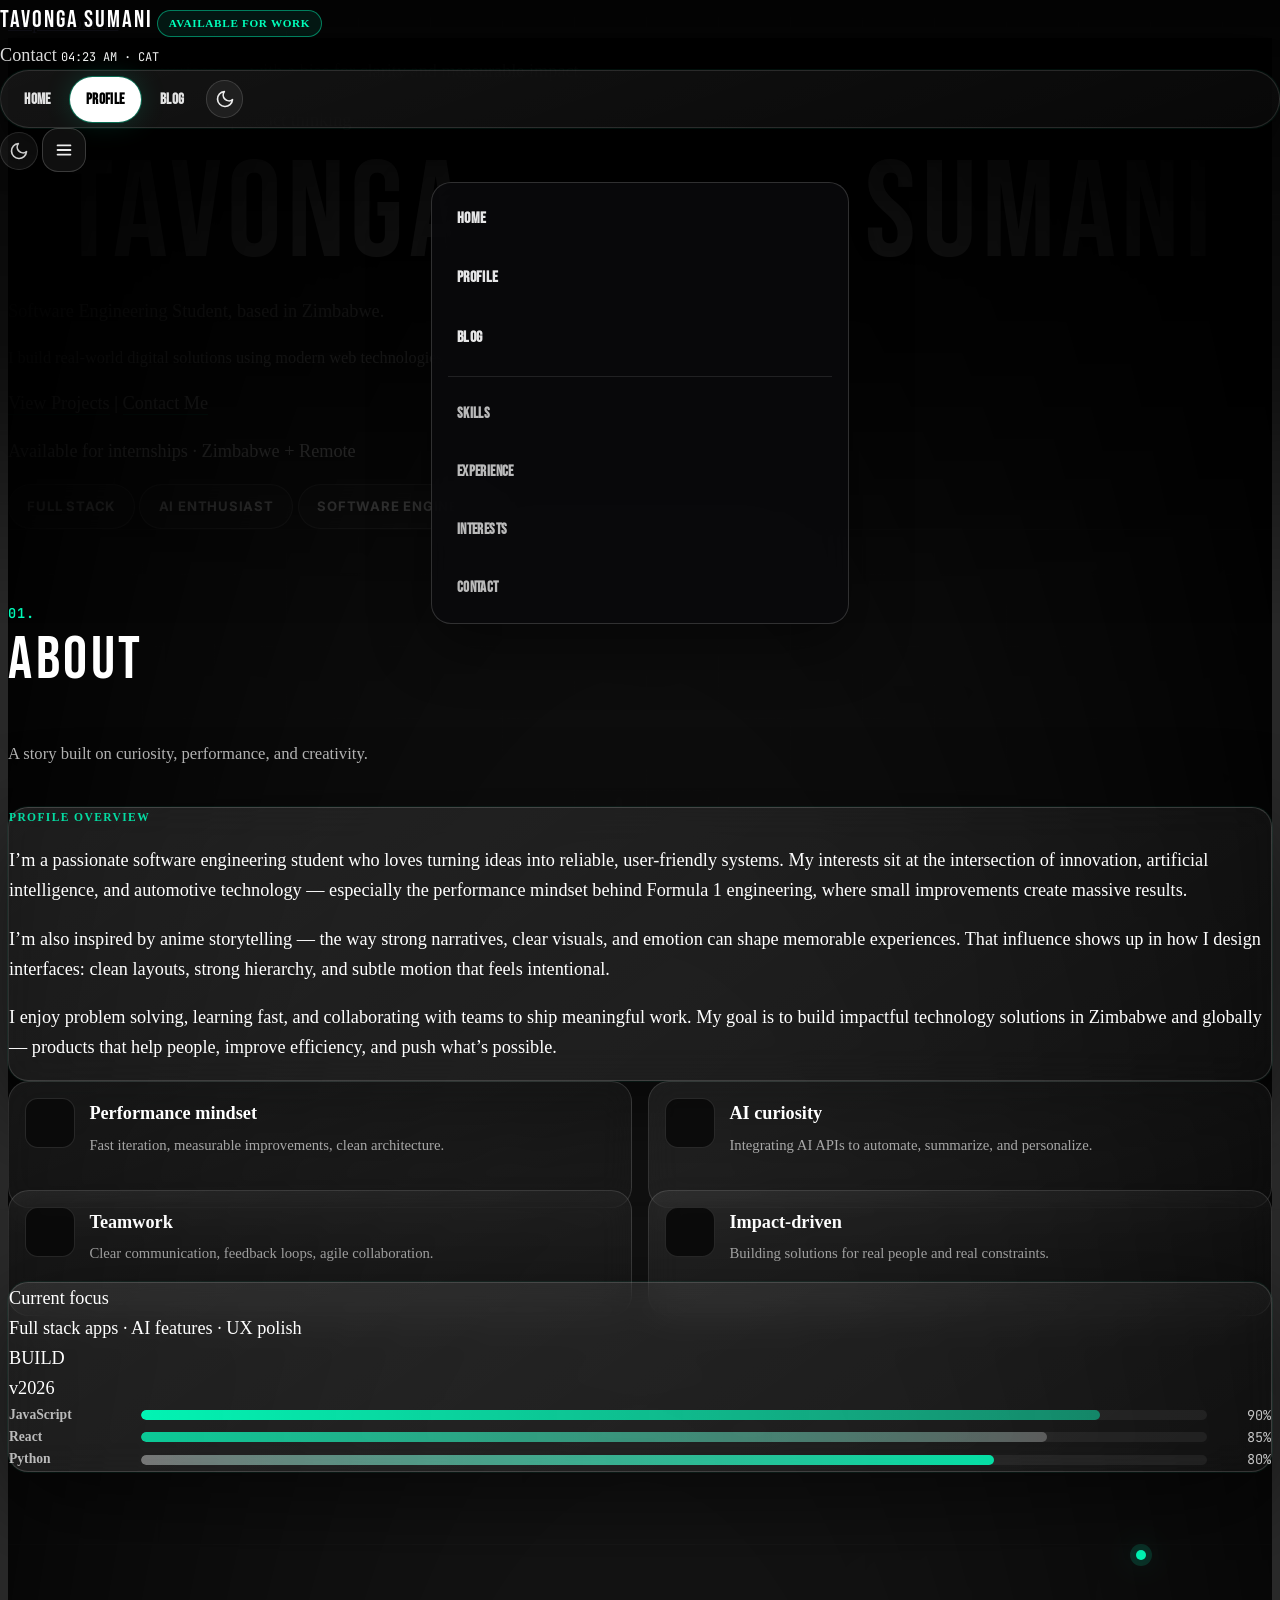
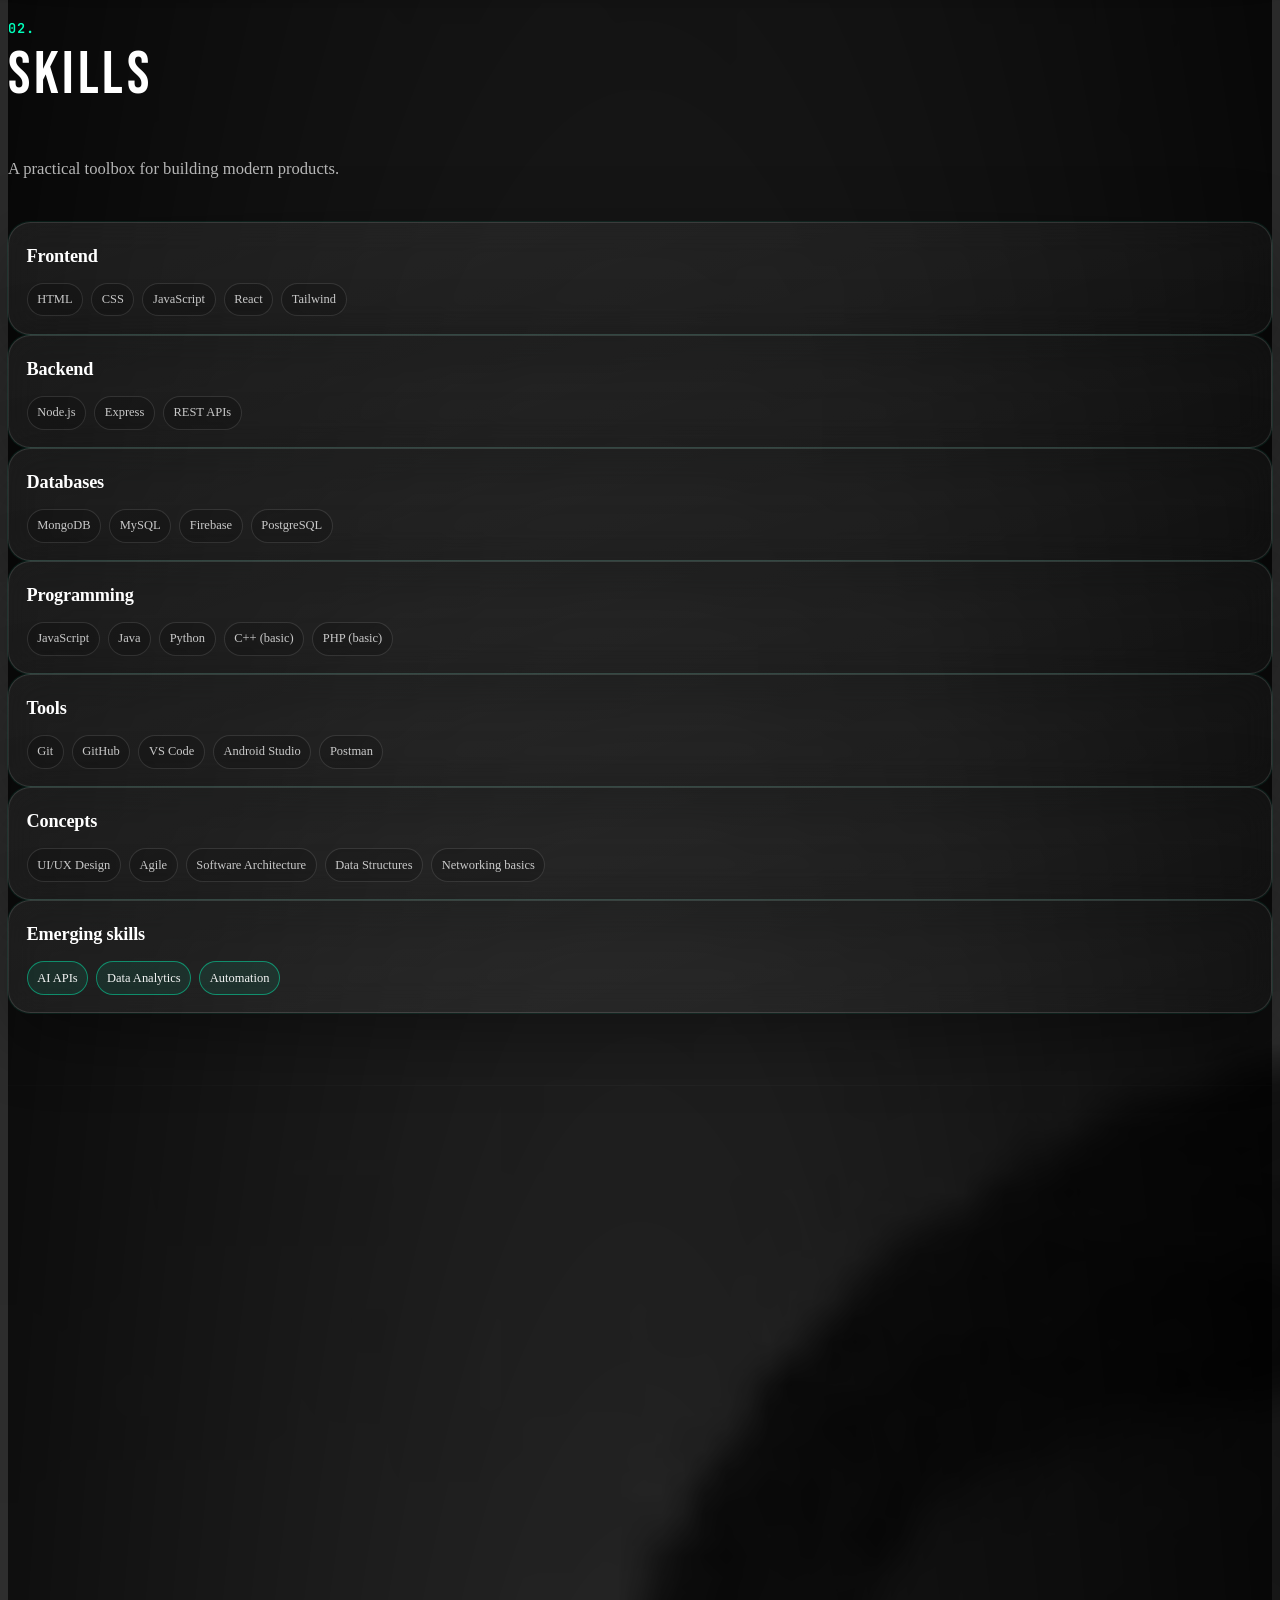
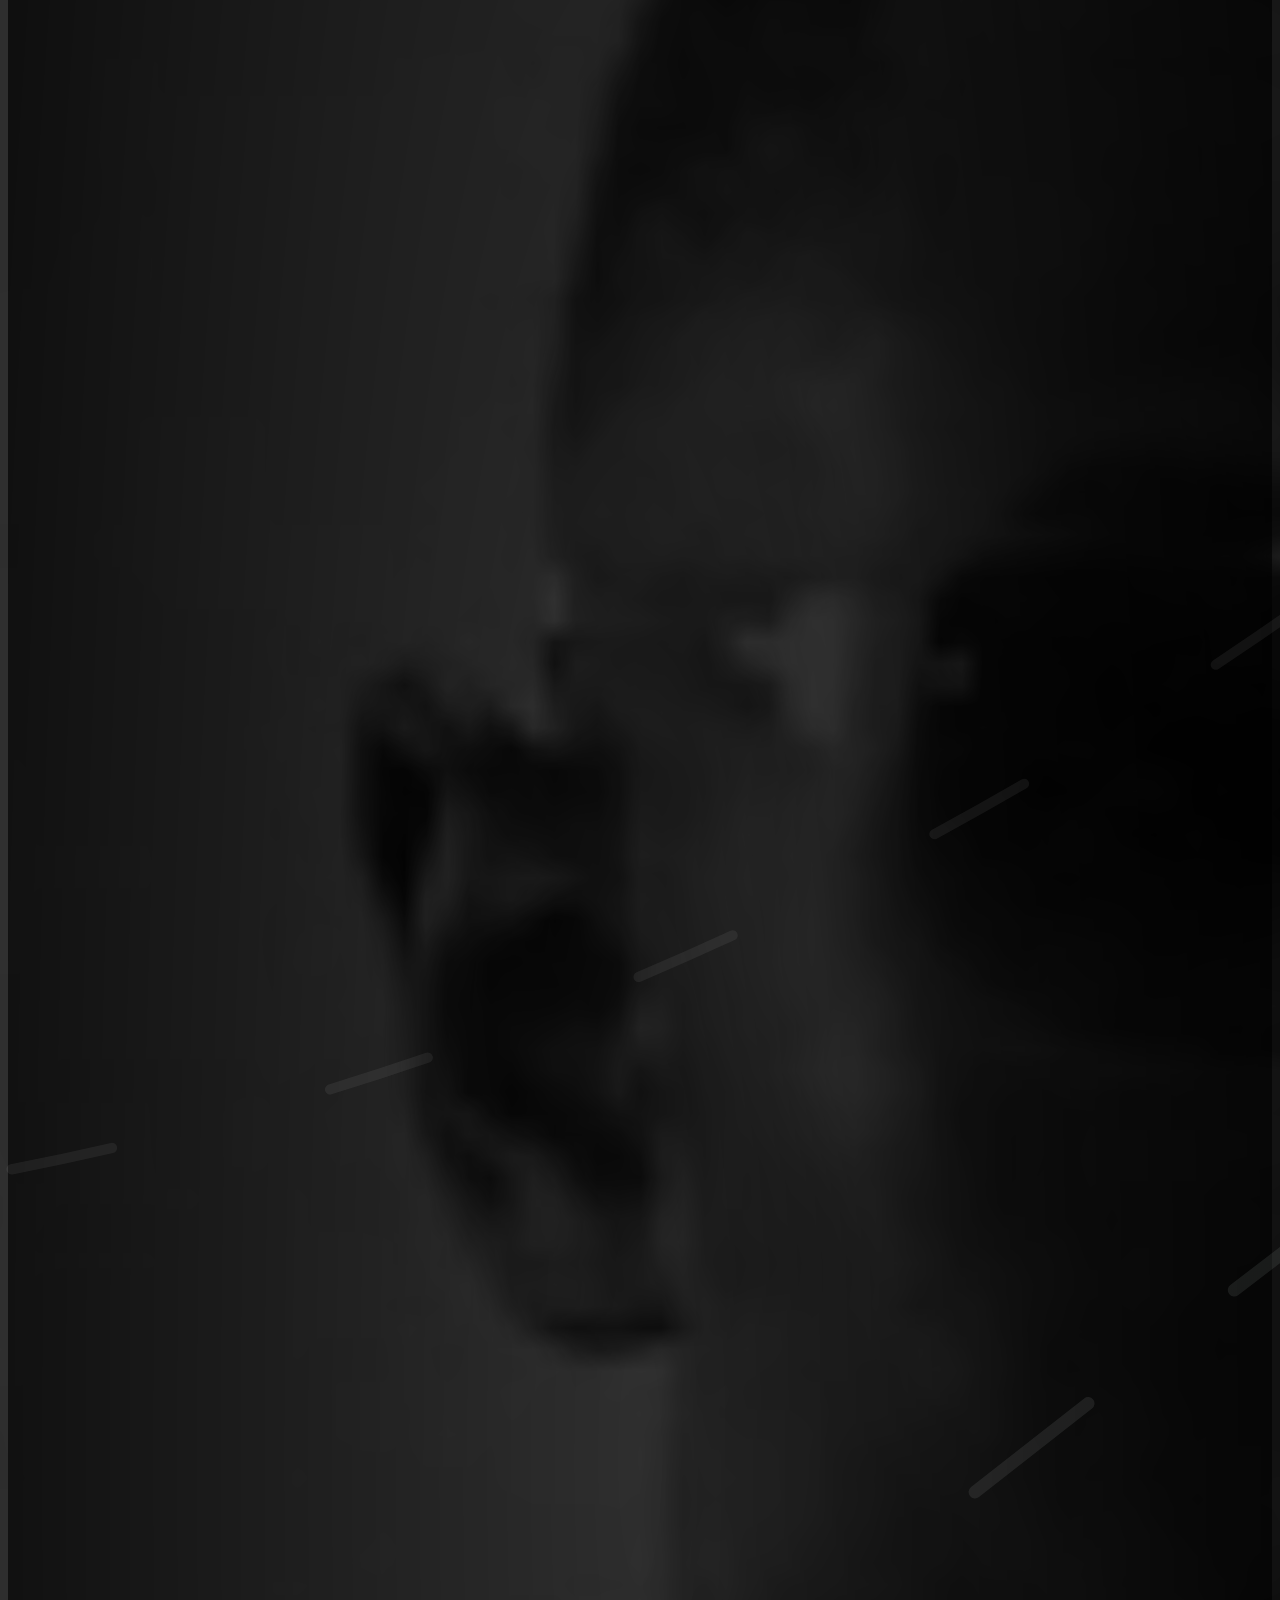
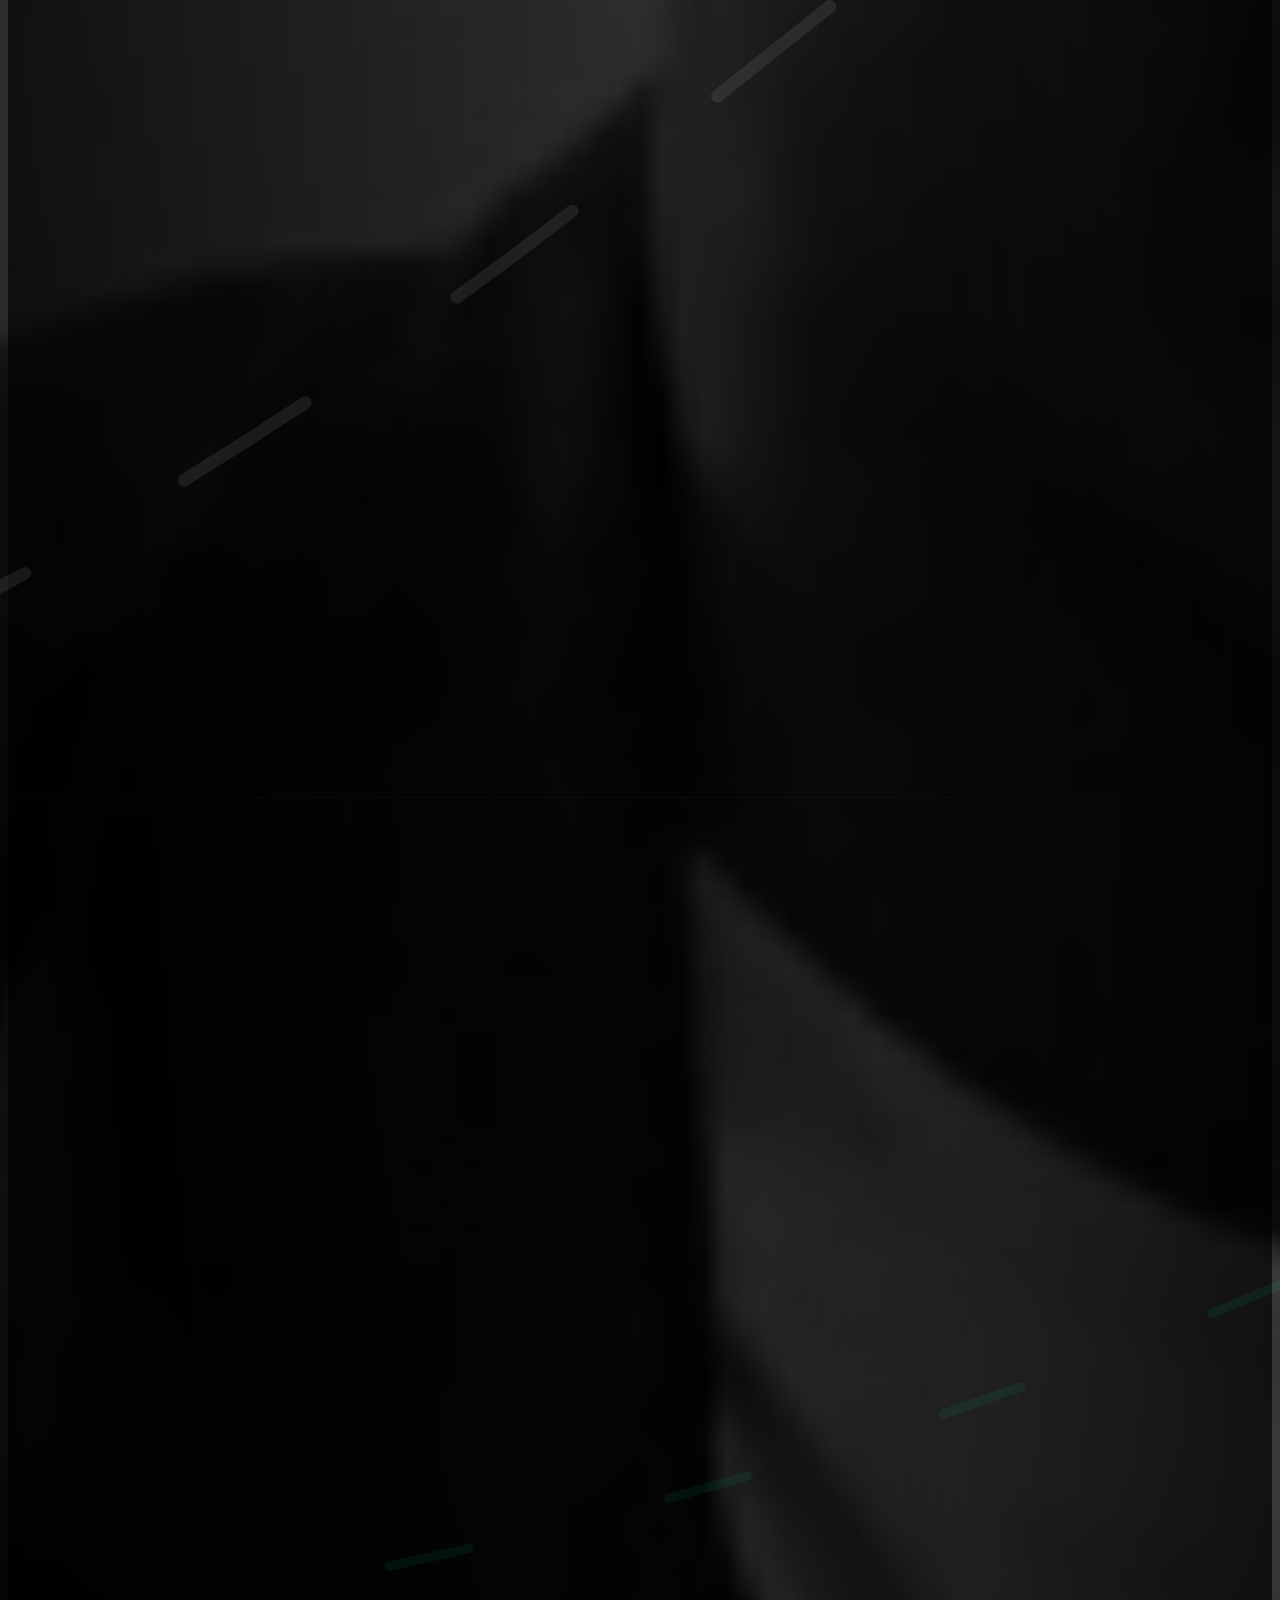
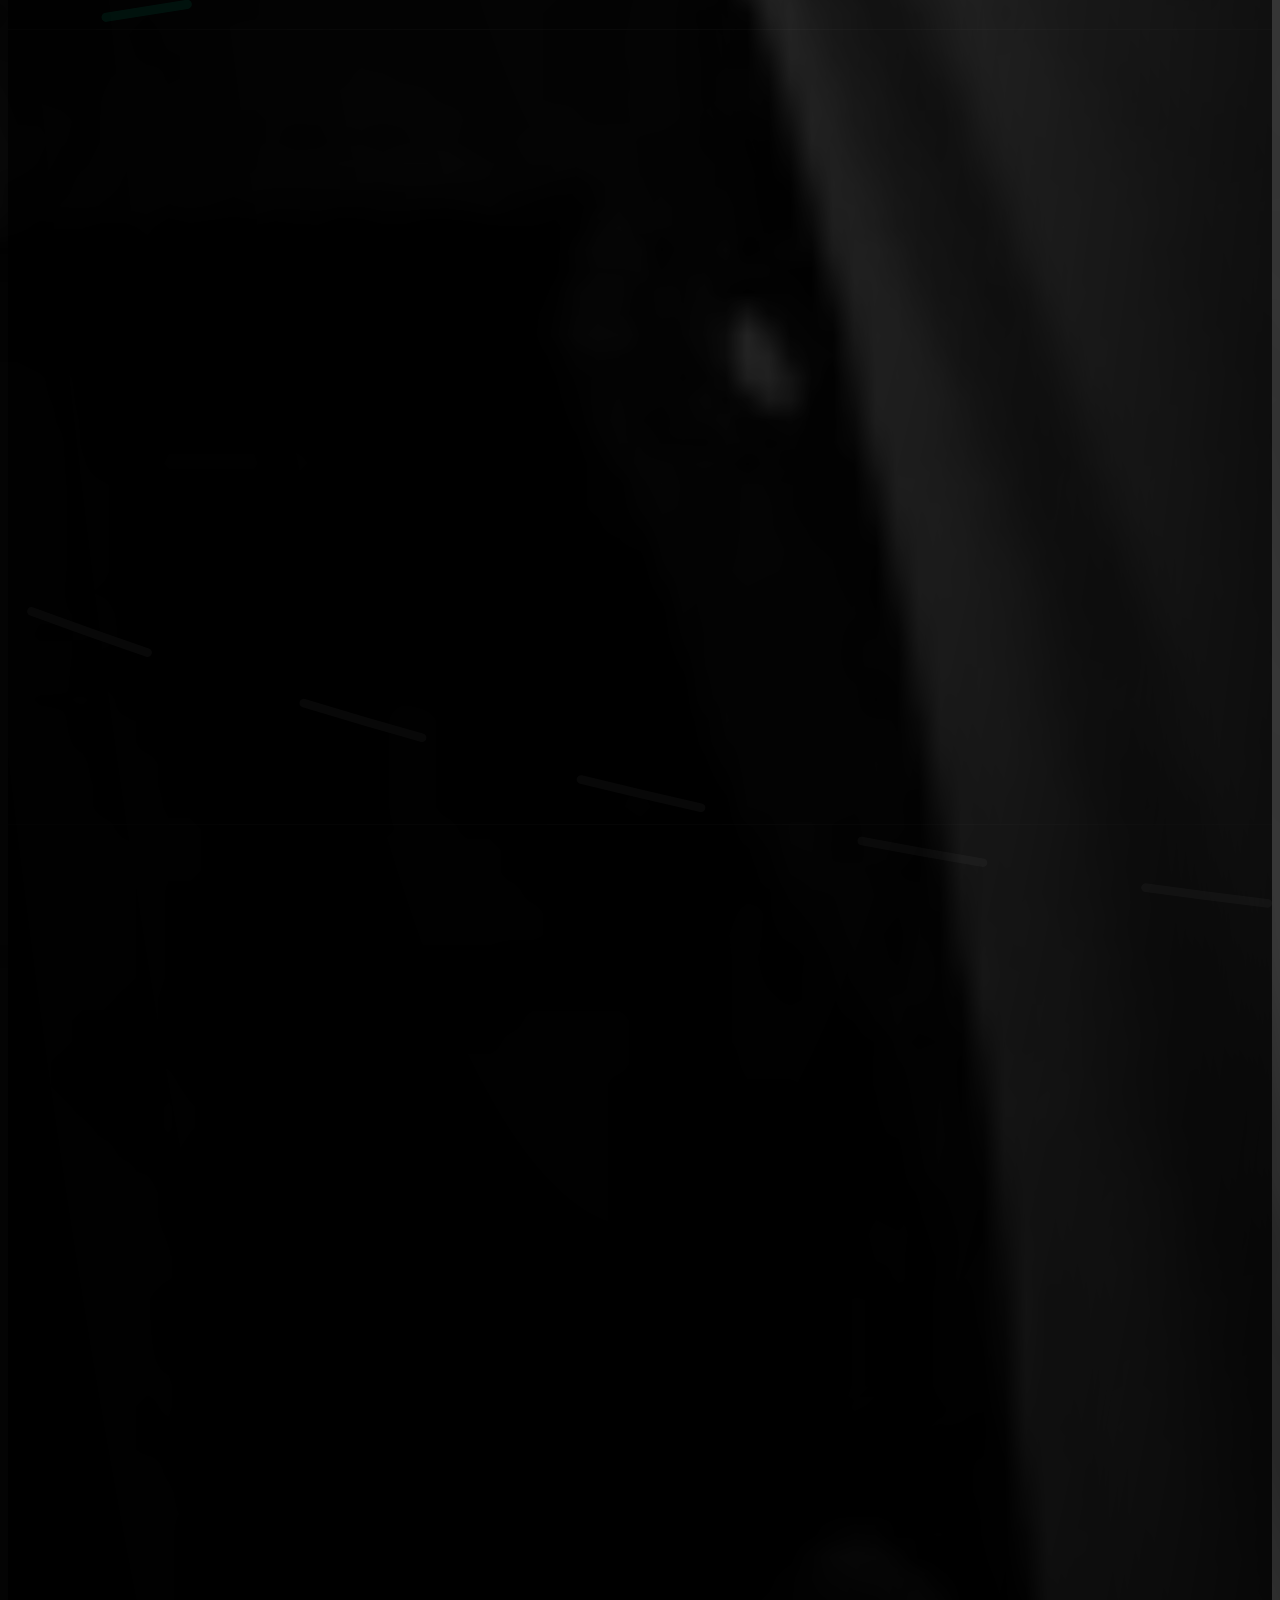
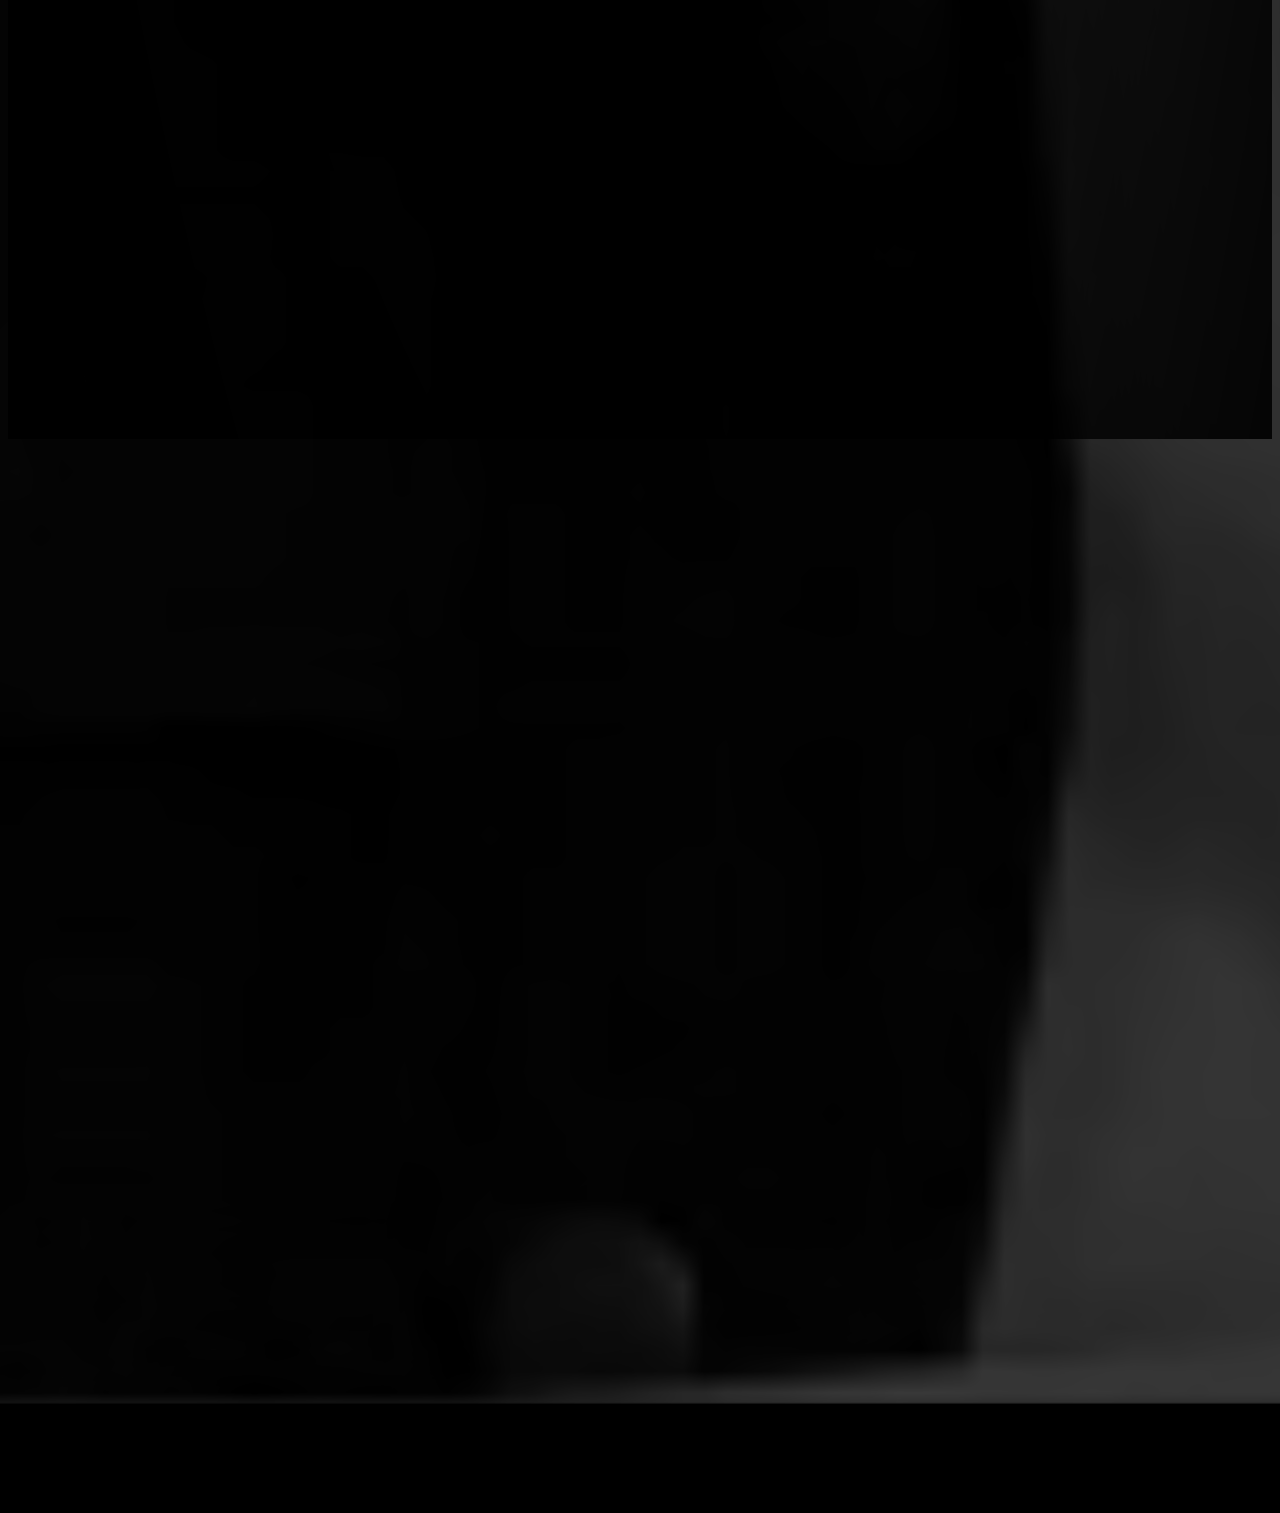
==== commit 27105657: "Update hero tagline to remove AI reference Removed mention of AI technologies from the tagline." ====
--- a/tavonga-portfolio/index.html
+++ b/tavonga-portfolio/index.html
@@ -235,7 +235,7 @@
             </p>
 
             <p class="hero-tagline mt-4 max-w-2xl text-base leading-relaxed text-white/65 sm:text-lg">
-              I build real-world digital solutions using modern web and AI technologies.
+              I build real-world digital solutions using modern web technologies.
             </p>
 
             <div class="hero-cta-row mt-8 flex flex-wrap items-center gap-x-6 gap-y-2 text-sm font-semibold sm:text-base">
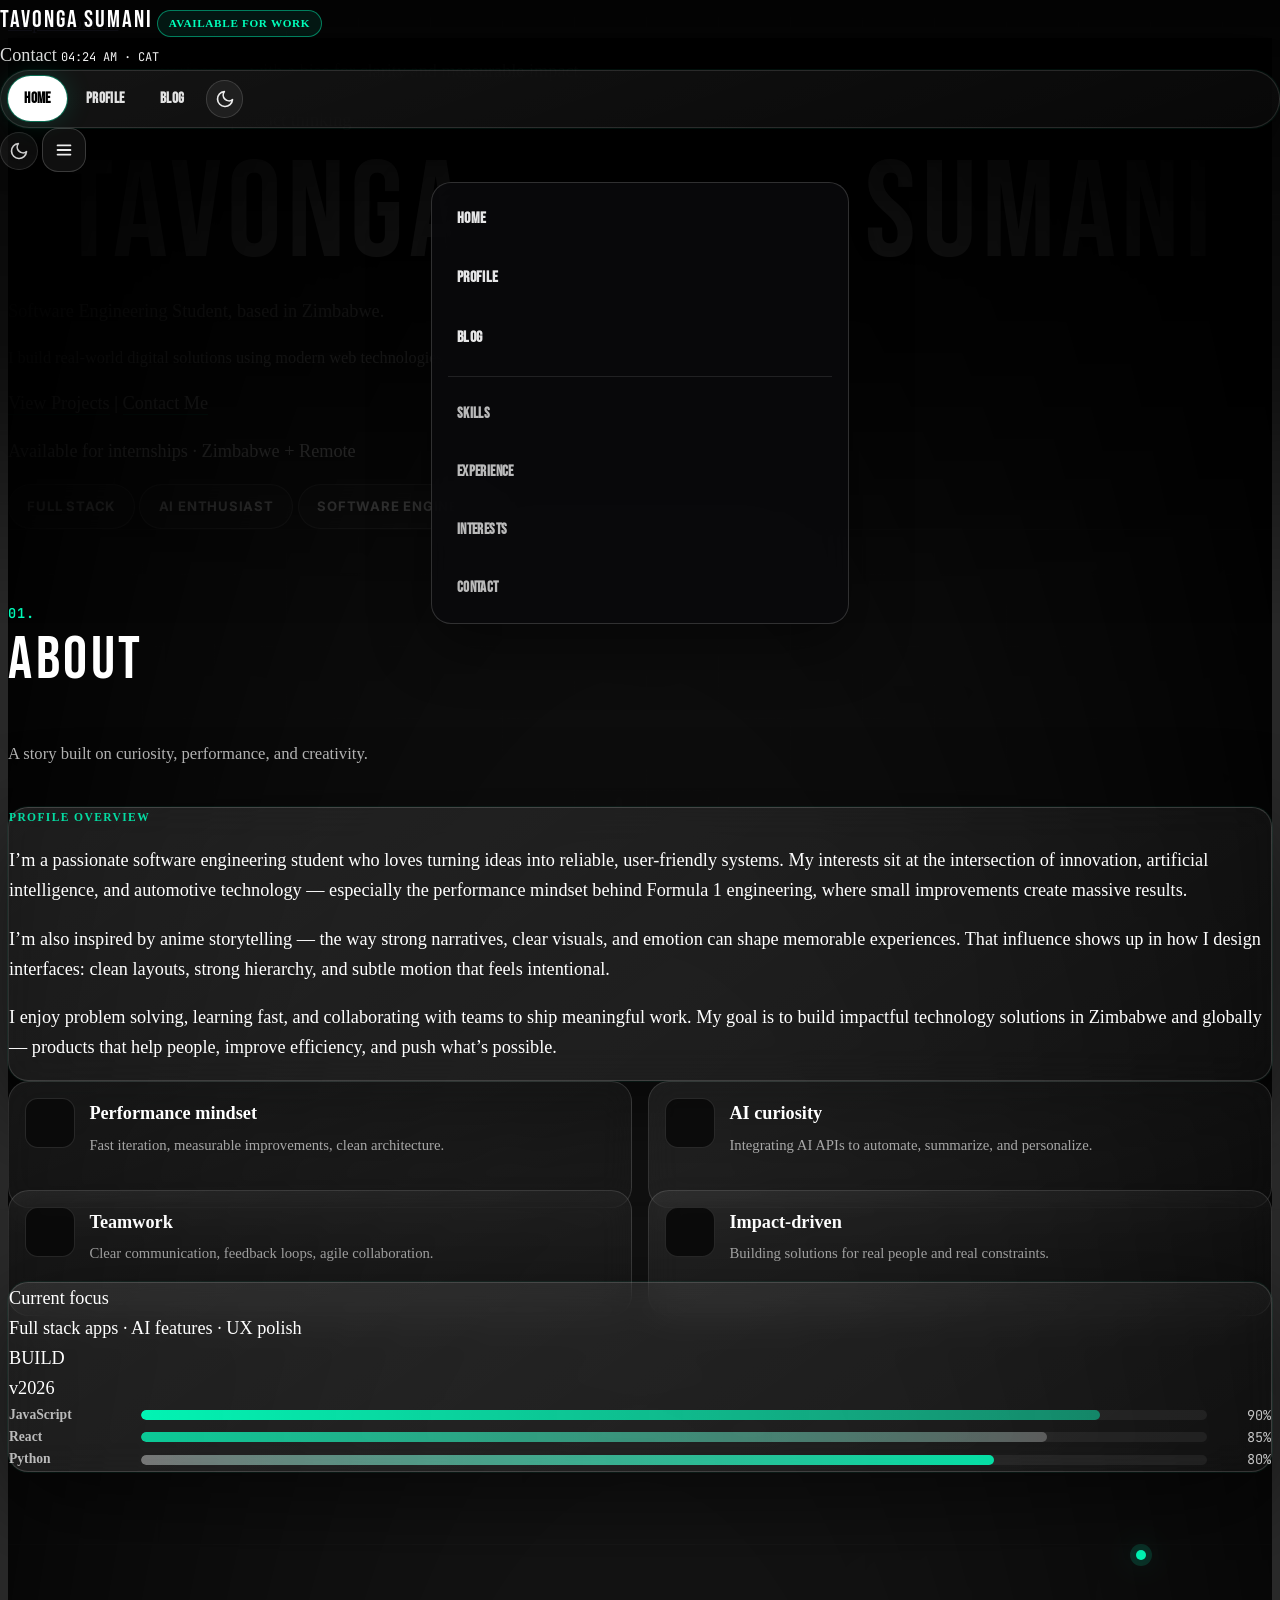
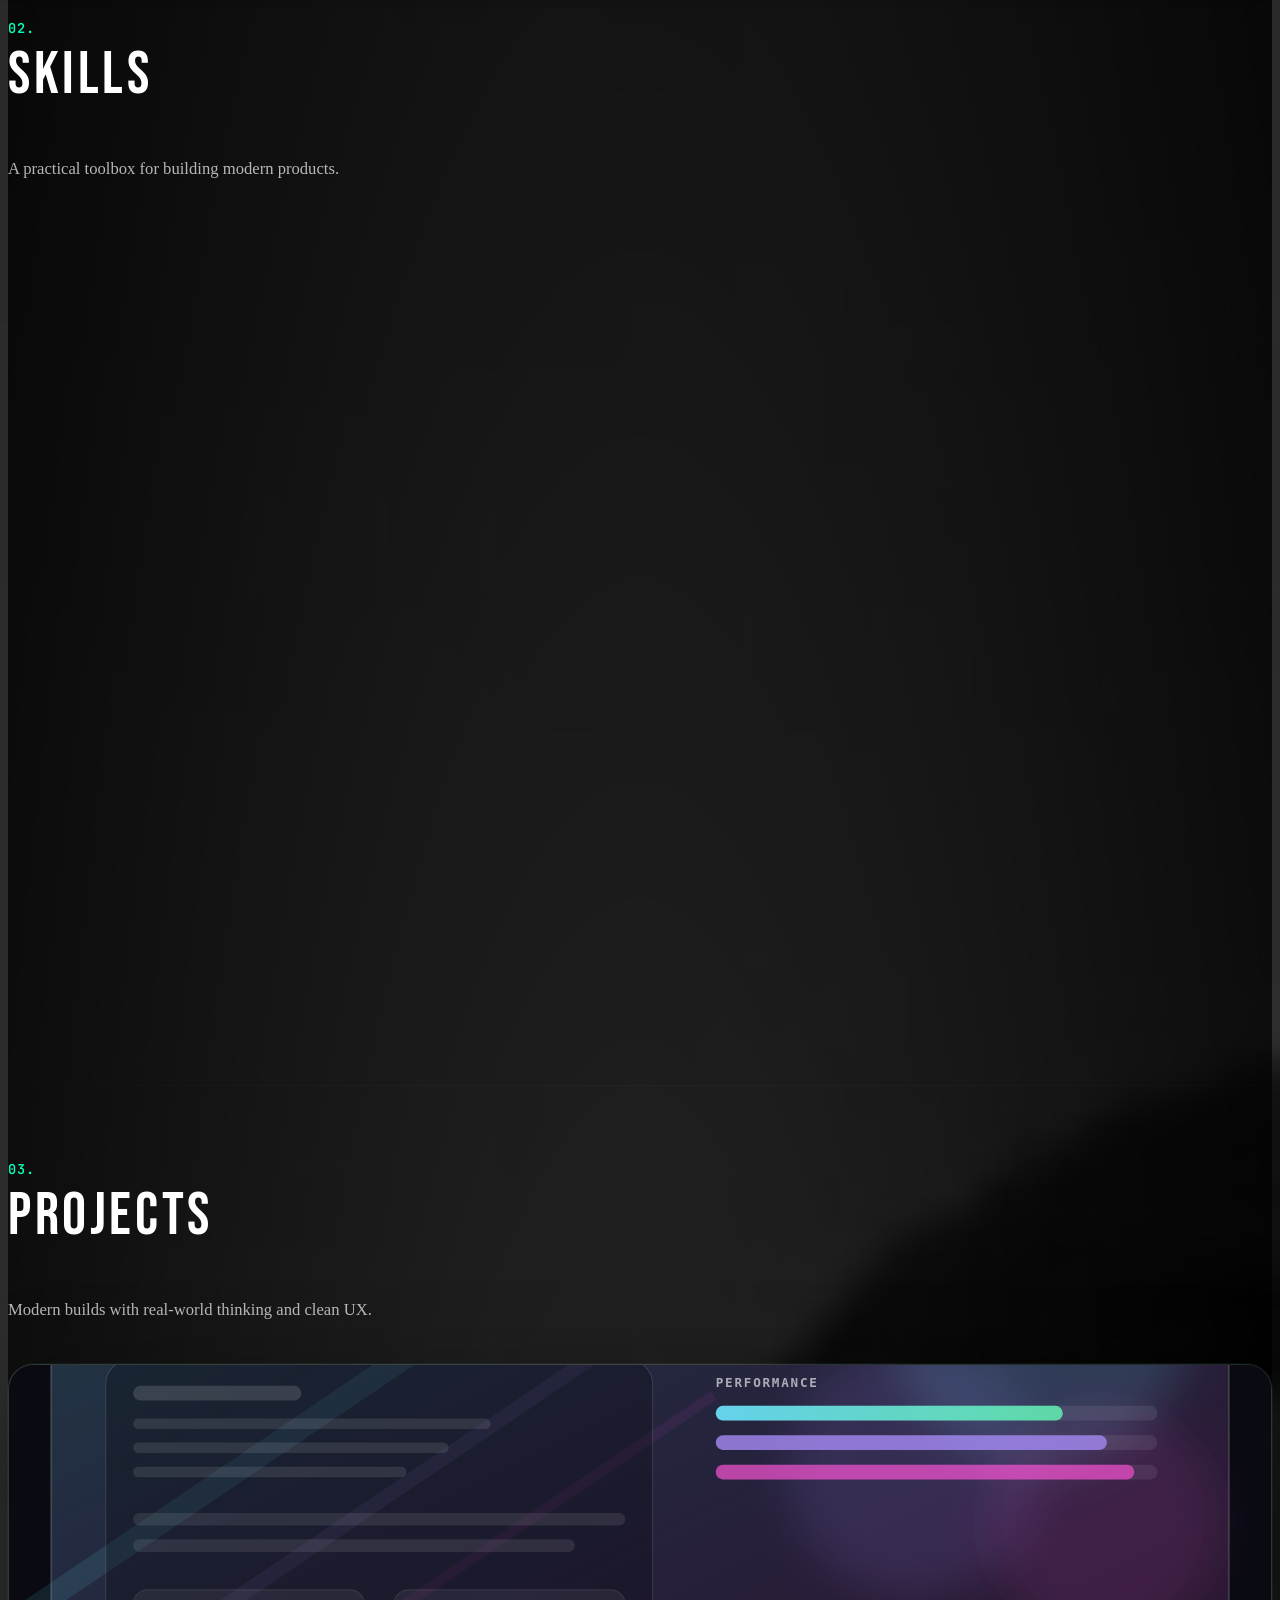
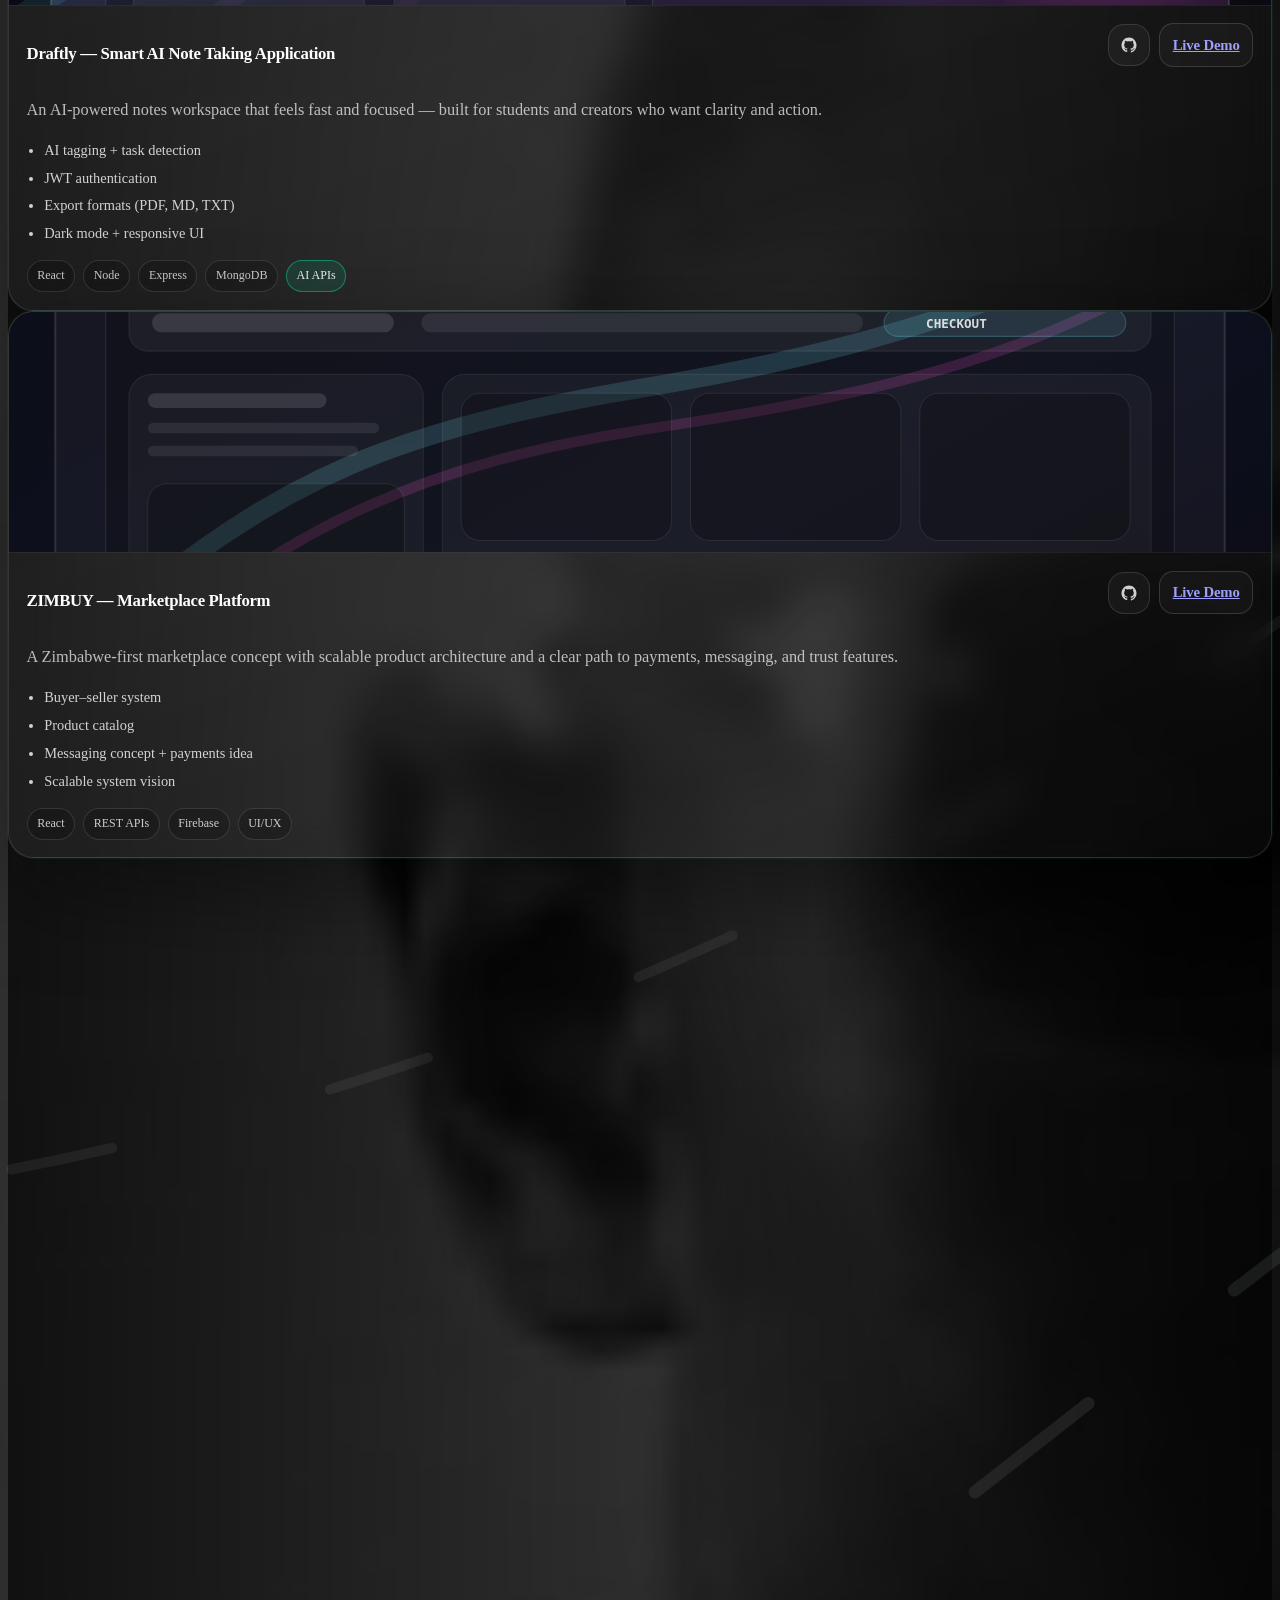
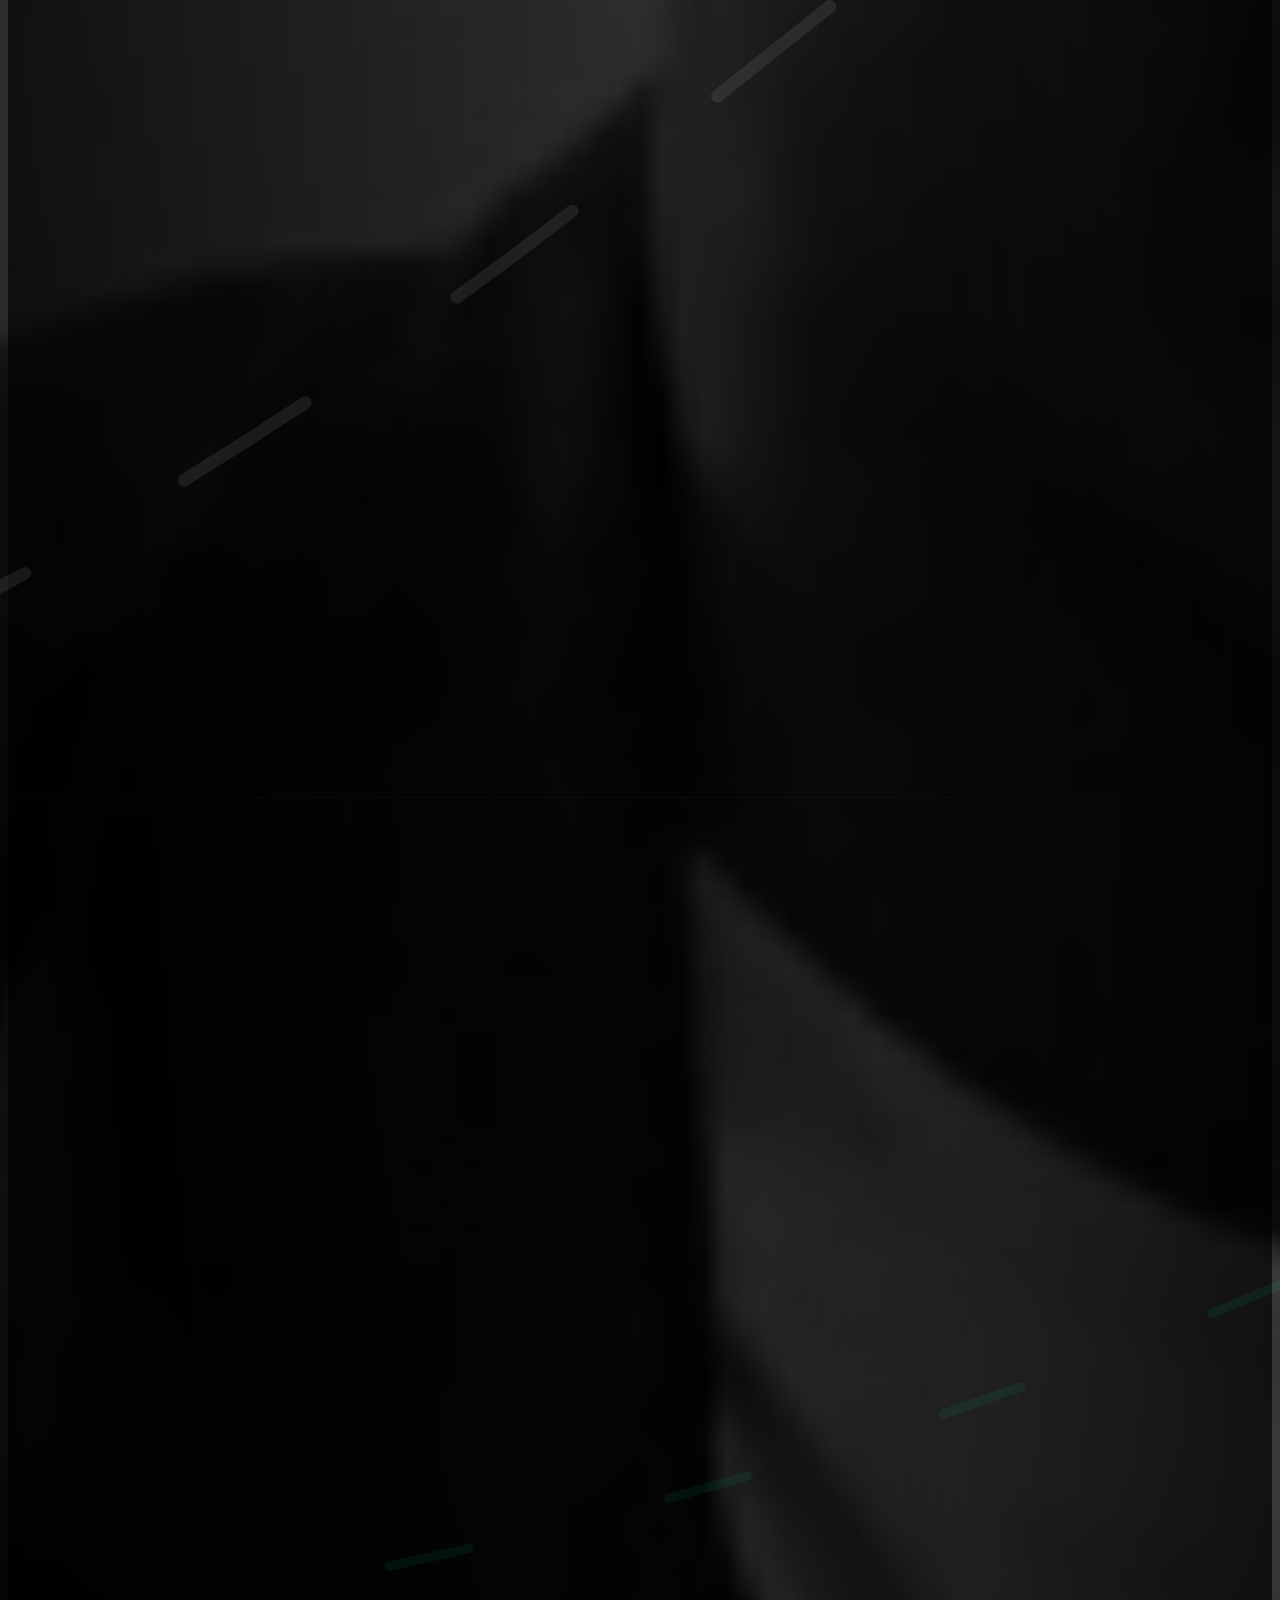
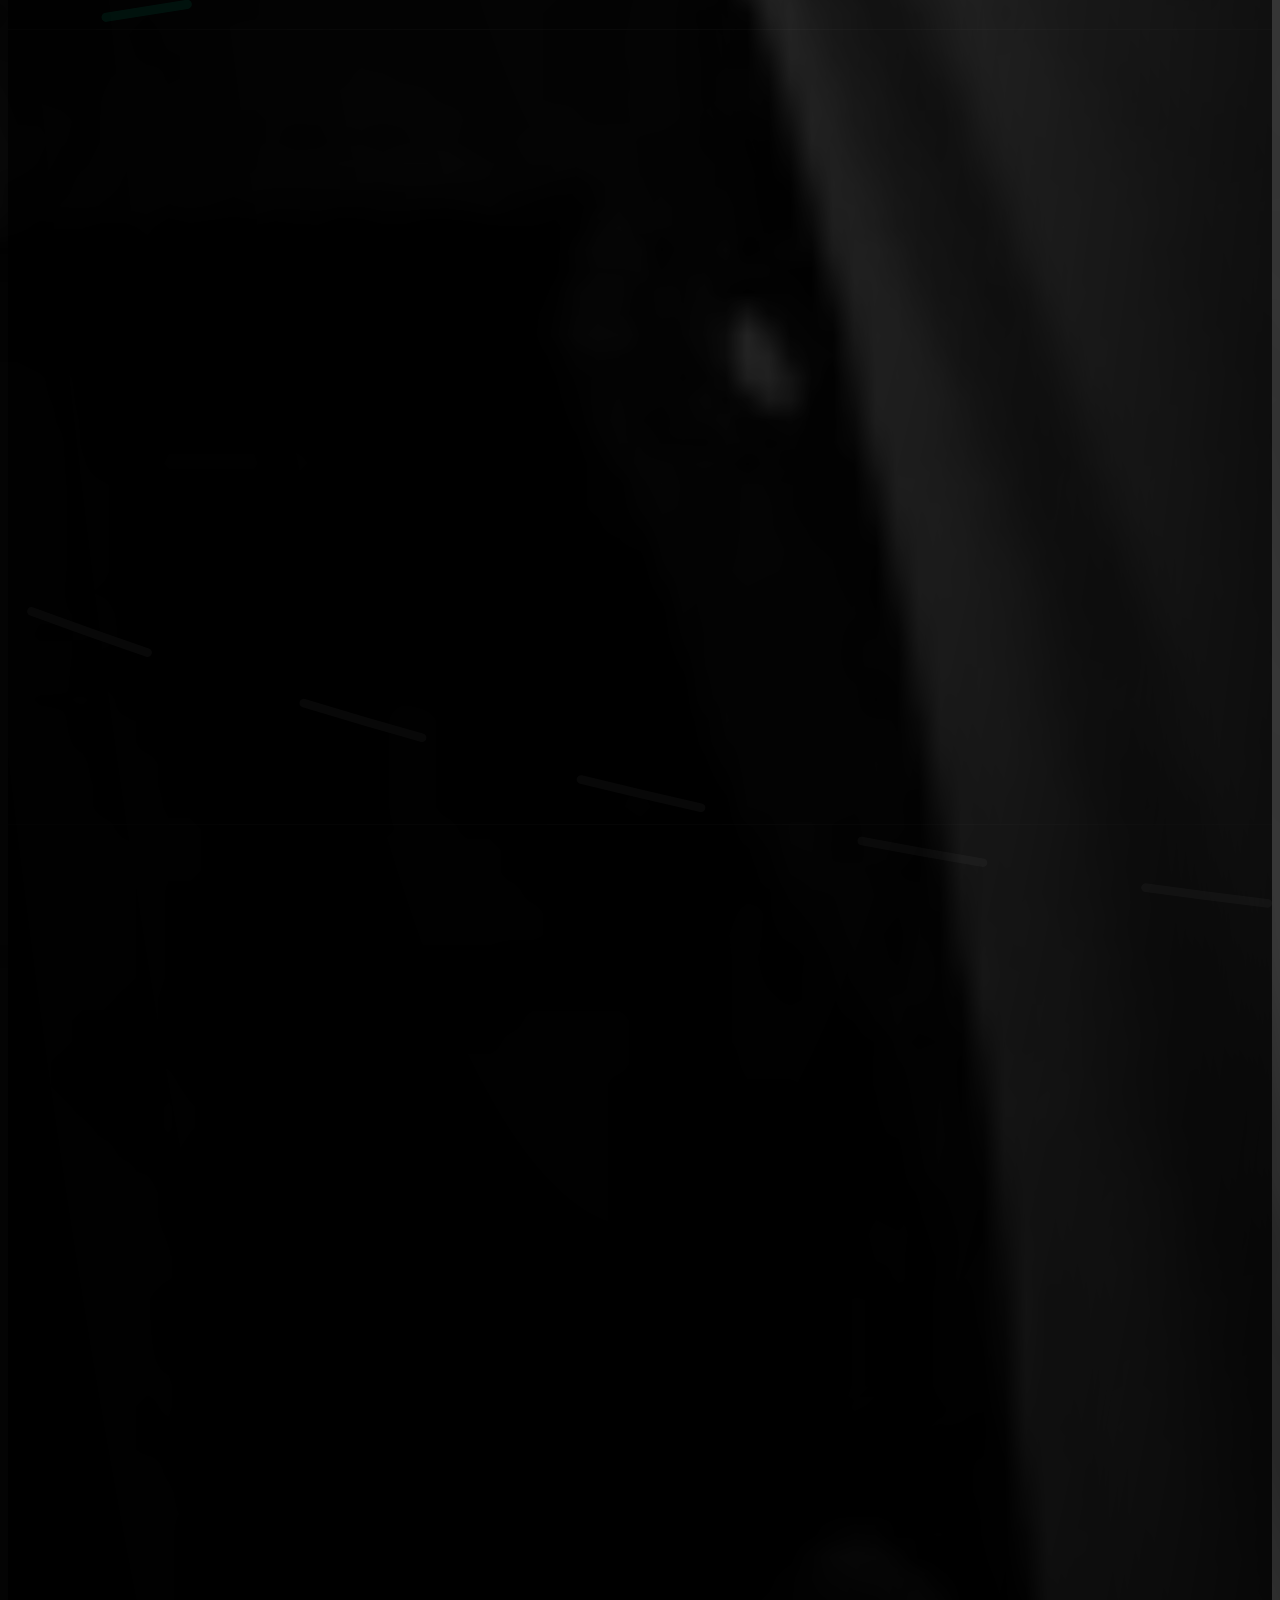
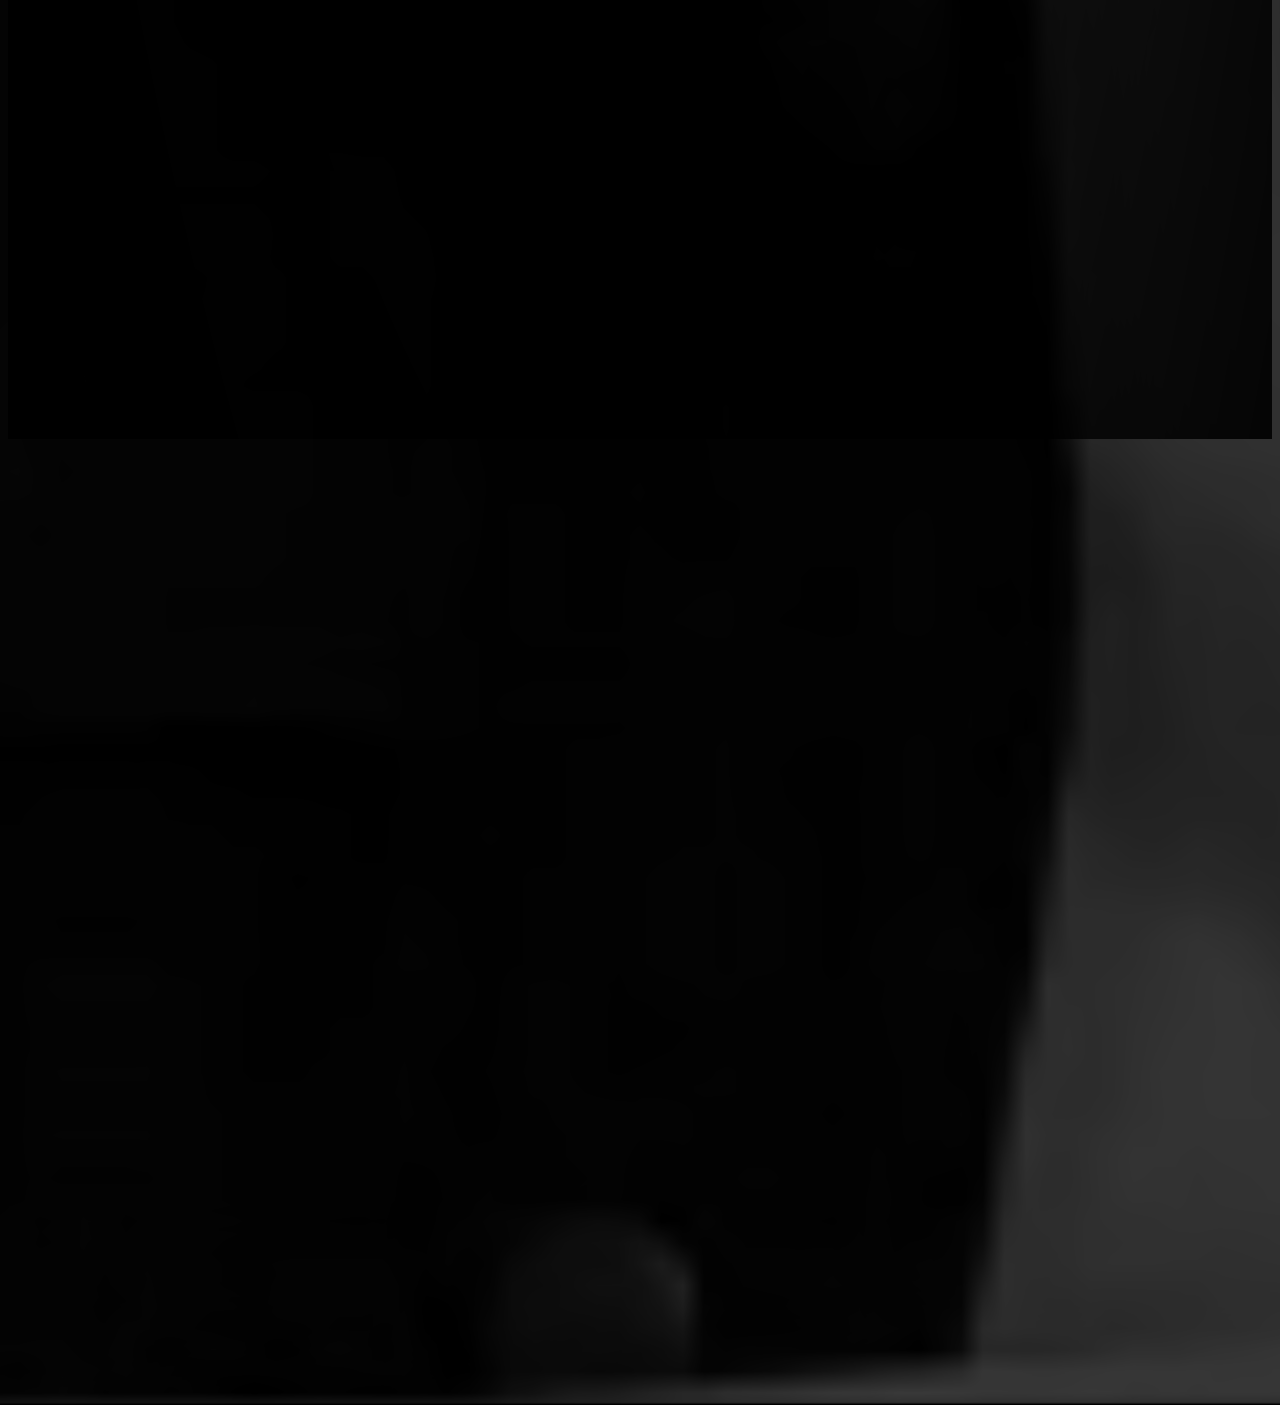
==== commit 2cc60d75: "Update footer copyright text" ====
--- a/tavonga-portfolio/index.html
+++ b/tavonga-portfolio/index.html
@@ -789,7 +789,7 @@
 
     <footer id="siteFooter" class="border-t border-white/5 bg-ink-900/40 parallax-footer">
       <div class="mx-auto flex max-w-6xl flex-col gap-4 px-4 py-10 text-sm text-white/60 sm:px-6 sm:flex-row sm:items-center sm:justify-between">
-        <div>© <span id="year"></span> Tavonga Sumani. Built with performance + taste.</div>
+        <div>© <span id="year"></span> Tavonga Sumani.</div>
         <div class="flex flex-wrap items-center gap-2">
           <a class="footerlink" href="./index.html">Top</a>
           <span class="text-white/20">/</span>
